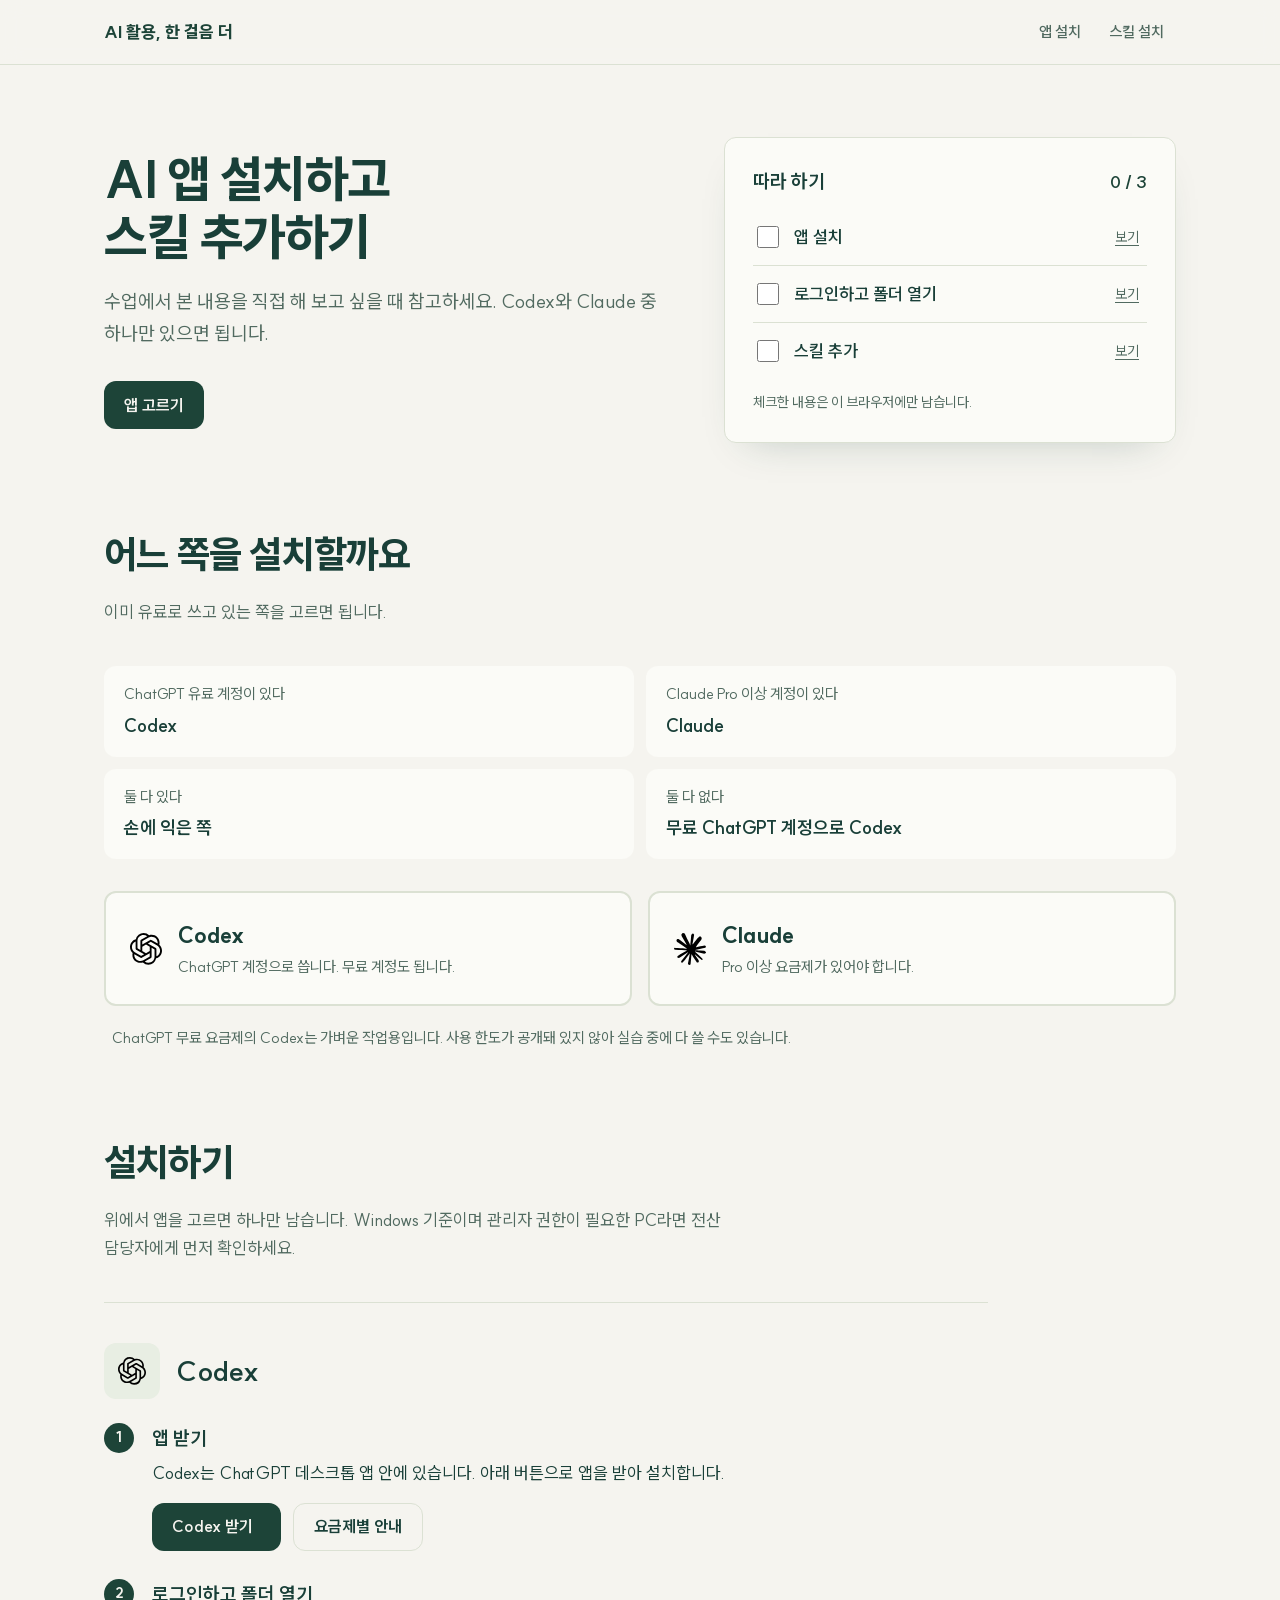
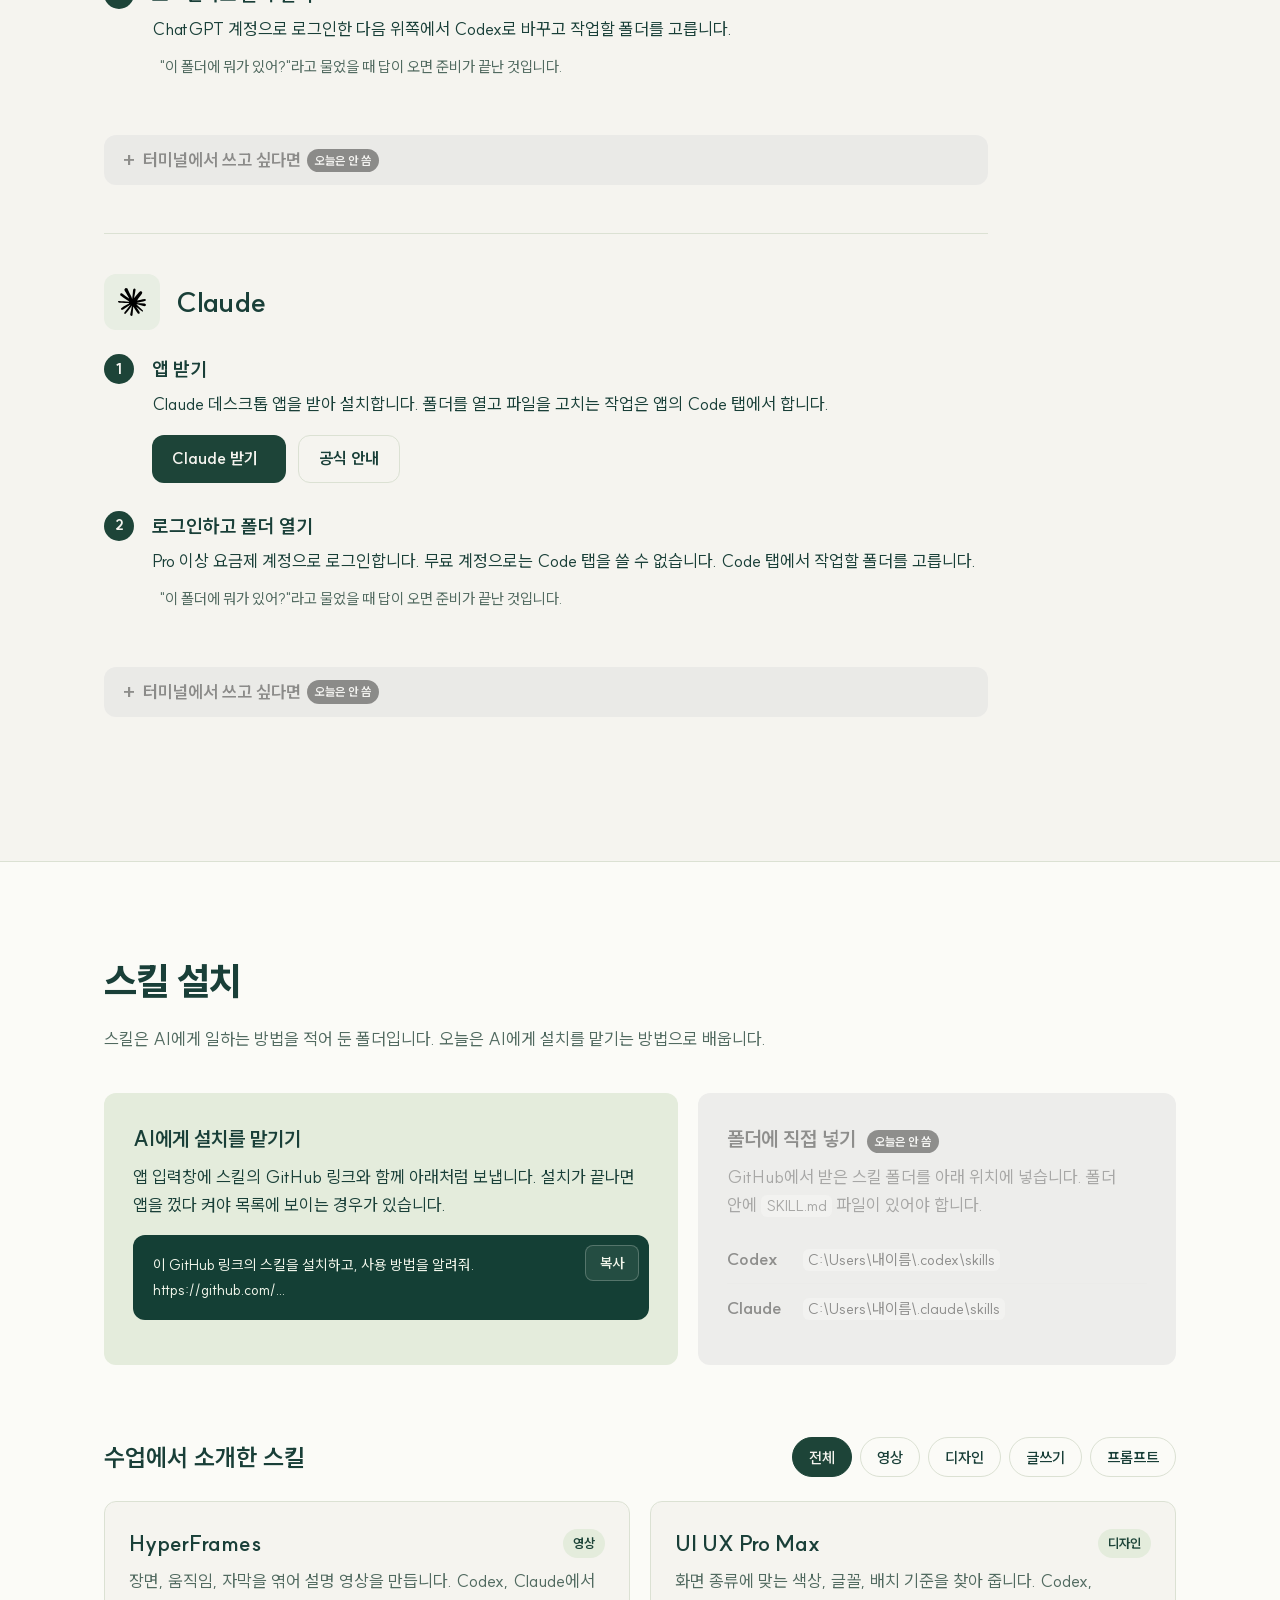
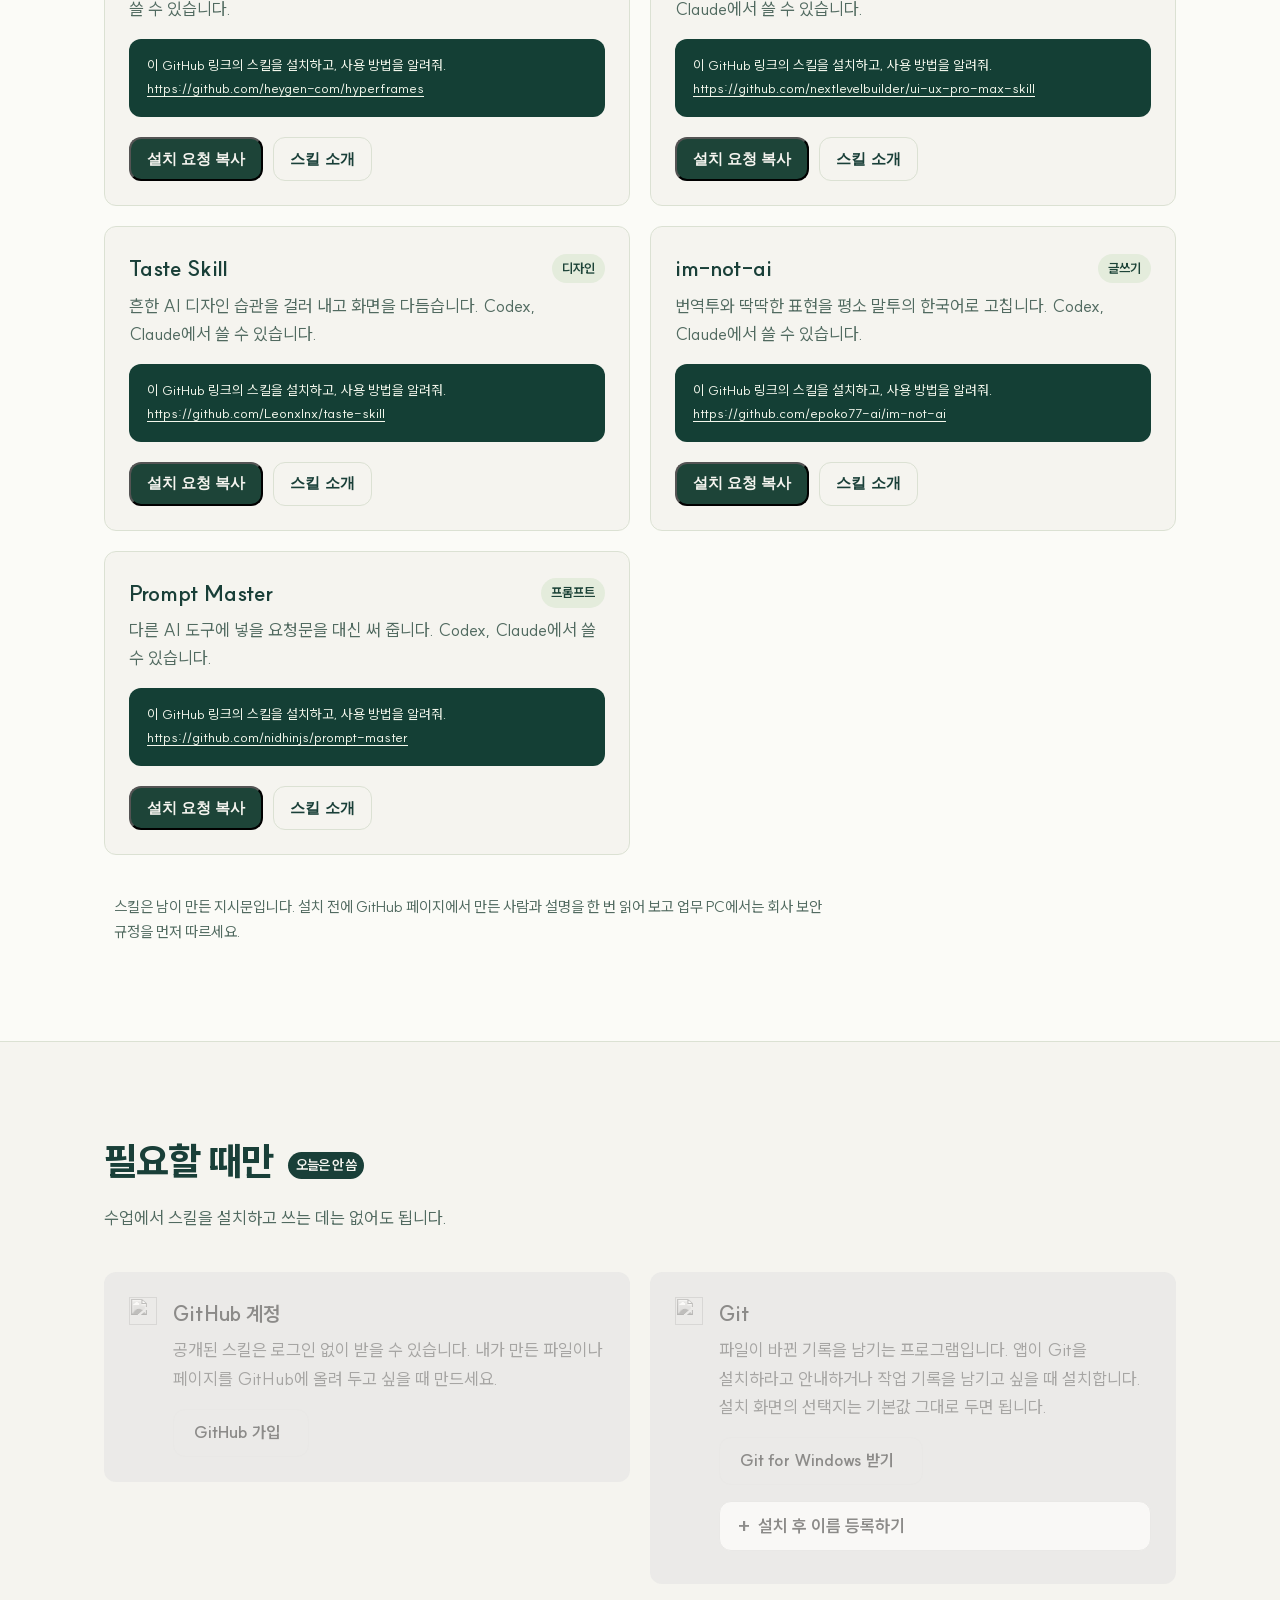
==== setup/index.html @ 68d50811 "Show each skill's install request with its GitHub link instead of terminal commands" ====
<!DOCTYPE html>
<html lang="ko">
<head>
<meta charset="utf-8">
<meta name="viewport" content="width=device-width,initial-scale=1">
<meta name="color-scheme" content="light">
<title>설치 안내 | AI 활용, 한 걸음 더</title>
<meta name="description" content="Codex나 Claude를 설치하고 수업에서 소개한 스킬을 추가하는 방법입니다.">
<link rel="preload" href="../assets/SUIT-Variable.woff2" as="font" type="font/woff2" crossorigin>
<link rel="stylesheet" href="https://cdn.jsdelivr.net/npm/@phosphor-icons/web@2.1.1/src/regular/style.css">
<link rel="stylesheet" href="setup.css?v=20261102j">
</head>
<body>
<header class="topbar">
  <div class="wrap topbar-inner">
    <span class="brand">AI 활용, 한 걸음 더</span>
    <nav aria-label="페이지 안 이동">
      <a href="#pick">앱 설치</a>
      <a href="#skills">스킬 설치</a>
    </nav>
  </div>
</header>

<main>
  <section class="hero wrap" aria-labelledby="hero-title">
    <div class="hero-copy">
      <h1 id="hero-title">AI 앱 설치하고<br>스킬 추가하기</h1>
      <p class="lead">수업에서 본 내용을 직접 해 보고 싶을 때 참고하세요. Codex와 Claude 중 하나만 있으면 됩니다.</p>
      <a class="btn btn-primary" href="#pick">앱 고르기</a>
    </div>

    <aside class="checklist" aria-labelledby="check-title">
      <div class="checklist-head">
        <h2 id="check-title">따라 하기</h2>
        <span class="check-count" id="check-count" aria-live="polite">0 / 3</span>
      </div>
      <ol class="check-items">
        <li><label><input type="checkbox" data-step="install"><span>앱 설치</span></label><a href="#install">보기</a></li>
        <li><label><input type="checkbox" data-step="login"><span>로그인하고 폴더 열기</span></label><a href="#install">보기</a></li>
        <li><label><input type="checkbox" data-step="skill"><span>스킬 추가</span></label><a href="#skills">보기</a></li>
      </ol>
      <p class="check-note">체크한 내용은 이 브라우저에만 남습니다.</p>
    </aside>
  </section>

  <section id="pick" class="pick wrap" aria-labelledby="pick-title">
    <h2 id="pick-title" class="section-title">어느 쪽을 설치할까요</h2>
    <p class="section-lead">이미 유료로 쓰고 있는 쪽을 고르면 됩니다.</p>

    <ul class="guide">
      <li><span>ChatGPT 유료 계정이 있다</span><strong>Codex</strong></li>
      <li><span>Claude Pro 이상 계정이 있다</span><strong>Claude</strong></li>
      <li><span>둘 다 있다</span><strong>손에 익은 쪽</strong></li>
      <li><span>둘 다 없다</span><strong>무료 ChatGPT 계정으로 Codex</strong></li>
    </ul>

    <div class="choices" role="radiogroup" aria-label="설치할 앱">
      <button class="choice" type="button" role="radio" aria-checked="false" data-choose="codex">
        <img src="../assets/openai.svg" alt="" width="32" height="32">
        <span class="choice-name">Codex</span>
        <span class="choice-note">ChatGPT 계정으로 씁니다. 무료 계정도 됩니다.</span>
      </button>
      <button class="choice" type="button" role="radio" aria-checked="false" data-choose="claude">
        <img src="../assets/claude.svg" alt="" width="32" height="32">
        <span class="choice-name">Claude</span>
        <span class="choice-note">Pro 이상 요금제가 있어야 합니다.</span>
      </button>
    </div>
    <p class="free-note"><i class="ph ph-info" aria-hidden="true"></i>ChatGPT 무료 요금제의 Codex는 가벼운 작업용입니다. 사용 한도가 공개돼 있지 않아 실습 중에 다 쓸 수도 있습니다.</p>
  </section>

  <section id="install" class="install wrap" aria-labelledby="install-title">
    <h2 id="install-title" class="section-title">설치하기</h2>
    <p class="section-lead pick-hint">위에서 앱을 고르면 하나만 남습니다. Windows 기준이며 관리자 권한이 필요한 PC라면 전산 담당자에게 먼저 확인하세요.</p>

    <article class="app" data-app-only="codex" aria-labelledby="codex-title">
      <div class="app-head">
        <div class="app-mark"><img src="../assets/openai.svg" alt="" width="28" height="28"></div>
        <h3 id="codex-title">Codex</h3>
      </div>
      <ol class="app-steps">
        <li>
          <h4>앱 받기</h4>
          <p>Codex는 ChatGPT 데스크톱 앱 안에 있습니다. 아래 버튼으로 앱을 받아 설치합니다.</p>
          <div class="actions">
            <a class="btn btn-primary" href="https://openai.com/codex/" target="_blank" rel="noopener">Codex 받기<i class="ph ph-arrow-up-right" aria-hidden="true"></i></a>
            <a class="btn btn-ghost" href="https://learn.chatgpt.com/docs/pricing" target="_blank" rel="noopener">요금제별 안내</a>
          </div>
        </li>
        <li>
          <h4>로그인하고 폴더 열기</h4>
          <p>ChatGPT 계정으로 로그인한 다음 위쪽에서 Codex로 바꾸고 작업할 폴더를 고릅니다.</p>
          <p class="done-when"><i class="ph ph-check-circle" aria-hidden="true"></i>"이 폴더에 뭐가 있어?"라고 물었을 때 답이 오면 준비가 끝난 것입니다.</p>
        </li>
      </ol>
      <details class="more more-off">
        <summary>터미널에서 쓰고 싶다면 <span class="off-tag">오늘은 안 씀</span></summary>
        <p>PowerShell에 붙여 넣으면 터미널용 Codex가 설치됩니다. 설치 후 <code>codex</code>를 입력하면 시작합니다.</p>
        <div class="code">
          <pre><code>powershell -ExecutionPolicy ByPass -c "irm https://chatgpt.com/codex/install.ps1 | iex"</code></pre>
          <button class="copy" type="button" data-copy-prev>복사</button>
        </div>
      </details>
    </article>

    <article class="app" data-app-only="claude" aria-labelledby="claude-title">
      <div class="app-head">
        <div class="app-mark"><img src="../assets/claude.svg" alt="" width="28" height="28"></div>
        <h3 id="claude-title">Claude</h3>
      </div>
      <ol class="app-steps">
        <li>
          <h4>앱 받기</h4>
          <p>Claude 데스크톱 앱을 받아 설치합니다. 폴더를 열고 파일을 고치는 작업은 앱의 Code 탭에서 합니다.</p>
          <div class="actions">
            <a class="btn btn-primary" href="https://claude.com/download" target="_blank" rel="noopener">Claude 받기<i class="ph ph-arrow-up-right" aria-hidden="true"></i></a>
            <a class="btn btn-ghost" href="https://code.claude.com/docs/en/overview" target="_blank" rel="noopener">공식 안내</a>
          </div>
        </li>
        <li>
          <h4>로그인하고 폴더 열기</h4>
          <p>Pro 이상 요금제 계정으로 로그인합니다. 무료 계정으로는 Code 탭을 쓸 수 없습니다. Code 탭에서 작업할 폴더를 고릅니다.</p>
          <p class="done-when"><i class="ph ph-check-circle" aria-hidden="true"></i>"이 폴더에 뭐가 있어?"라고 물었을 때 답이 오면 준비가 끝난 것입니다.</p>
        </li>
      </ol>
      <details class="more more-off">
        <summary>터미널에서 쓰고 싶다면 <span class="off-tag">오늘은 안 씀</span></summary>
        <p>PowerShell에 붙여 넣으면 Claude Code가 설치됩니다. 새 창을 열고 <code>claude</code>를 입력하면 브라우저 로그인으로 이어집니다.</p>
        <div class="code">
          <pre><code>irm https://claude.ai/install.ps1 | iex</code></pre>
          <button class="copy" type="button" data-copy-prev>복사</button>
        </div>
      </details>
    </article>
  </section>

  <section id="skills" class="skills" aria-labelledby="skills-title">
    <div class="wrap">
      <h2 id="skills-title" class="section-title">스킬 설치</h2>
      <p class="section-lead">스킬은 AI에게 일하는 방법을 적어 둔 폴더입니다. 오늘은 AI에게 설치를 맡기는 방법으로 배웁니다.</p>

      <div class="methods">
        <article class="method method-main">
          <h3>AI에게 설치를 맡기기</h3>
          <p>앱 입력창에 스킬의 GitHub 링크와 함께 아래처럼 보냅니다. 설치가 끝나면 앱을 껐다 켜야 목록에 보이는 경우가 있습니다.</p>
          <div class="code code-prompt">
            <pre><code>이 GitHub 링크의 스킬을 설치하고, 사용 방법을 알려줘.
https://github.com/...</code></pre>
            <button class="copy" type="button" data-copy-prev>복사</button>
          </div>
        </article>
        <article class="method method-off" aria-label="폴더에 직접 넣기, 오늘 수업에서는 쓰지 않음">
          <h3>폴더에 직접 넣기 <span class="off-tag">오늘은 안 씀</span></h3>
          <p>GitHub에서 받은 스킬 폴더를 아래 위치에 넣습니다. 폴더 안에 <code>SKILL.md</code> 파일이 있어야 합니다.</p>
          <dl class="paths">
            <div data-app-only="codex"><dt>Codex</dt><dd><code>C:\Users\내이름\.codex\skills</code></dd></div>
            <div data-app-only="claude"><dt>Claude</dt><dd><code>C:\Users\내이름\.claude\skills</code></dd></div>
          </dl>
        </article>
      </div>

      <div class="skill-head">
        <h3 class="skill-list-title">수업에서 소개한 스킬</h3>
        <div class="filters" role="group" aria-label="용도로 거르기" id="filters"></div>
      </div>
      <ul class="skill-list" id="skill-list" aria-live="polite"></ul>
      <p class="skill-empty" id="skill-empty" hidden>이 용도의 스킬은 아직 없습니다.</p>

      <p class="caution"><i class="ph ph-warning-circle" aria-hidden="true"></i>스킬은 남이 만든 지시문입니다. 설치 전에 GitHub 페이지에서 만든 사람과 설명을 한 번 읽어 보고 업무 PC에서는 회사 보안 규정을 먼저 따르세요.</p>
    </div>
  </section>

  <section id="extra" class="extra wrap" aria-labelledby="extra-title">
    <h2 id="extra-title" class="section-title">필요할 때만 <span class="off-tag">오늘은 안 씀</span></h2>
    <p class="section-lead">수업에서 스킬을 설치하고 쓰는 데는 없어도 됩니다.</p>

    <div class="extra-list is-off">
      <article class="extra-item">
        <img src="https://cdn.simpleicons.org/github/1d4438" alt="" width="28" height="28">
        <div>
          <h3>GitHub 계정</h3>
          <p>공개된 스킬은 로그인 없이 받을 수 있습니다. 내가 만든 파일이나 페이지를 GitHub에 올려 두고 싶을 때 만드세요.</p>
          <a class="btn btn-ghost" href="https://github.com/signup" target="_blank" rel="noopener">GitHub 가입<i class="ph ph-arrow-up-right" aria-hidden="true"></i></a>
        </div>
      </article>
      <article class="extra-item">
        <img src="https://cdn.simpleicons.org/git/1d4438" alt="" width="28" height="28">
        <div>
          <h3>Git</h3>
          <p>파일이 바뀐 기록을 남기는 프로그램입니다. 앱이 Git을 설치하라고 안내하거나 작업 기록을 남기고 싶을 때 설치합니다. 설치 화면의 선택지는 기본값 그대로 두면 됩니다.</p>
          <a class="btn btn-ghost" href="https://git-scm.com/downloads/win" target="_blank" rel="noopener">Git for Windows 받기<i class="ph ph-arrow-up-right" aria-hidden="true"></i></a>
          <details class="more">
            <summary>설치 후 이름 등록하기</summary>
            <p>PowerShell을 열고 한 줄씩 붙여 넣습니다. 따옴표 안은 내 이름과 메일로 바꿉니다.</p>
            <div class="code">
              <pre><code>git --version
git config --global user.name "내 이름"
git config --global user.email "내메일@example.com"</code></pre>
              <button class="copy" type="button" data-copy-prev>복사</button>
            </div>
          </details>
        </div>
      </article>
    </div>
  </section>
</main>

<dialog class="intro" id="intro" aria-labelledby="intro-title">
  <div class="intro-inner" id="intro-body"></div>
</dialog>

<div class="toast" id="toast" role="status" aria-live="polite"></div>

<script src="skills.js?v=20261102j"></script>
<script src="setup.js?v=20261102j"></script>
</body>
</html>
---- setup/setup.css ----
@font-face{font-family:SUIT;src:url("../assets/SUIT-Variable.woff2") format("woff2");font-weight:100 900;font-display:swap}

/* 발표 자료(deck.css, scroll.css)와 같은 색. 시스템 밝기 설정과 관계없이 이 화면 하나로 고정 */
:root{
  --bg:#f5f4ef;
  --surface:#fbfbf7;
  --surface-2:#e8eee3;
  --line:#dbe1d3;
  --text:#193f38;
  --muted:#516a60;
  --accent:#1d4438;
  --accent-soft:#e4ecdc;
  --on-accent:#f5f4ef;
  --code-bg:#143f35;
  --code-text:#f3f7ec;
  --focus:#a47e2b;
  --shadow:0 18px 40px -24px rgb(29 68 56 / .28);
  --radius:12px;
  --mono:ui-monospace,"Cascadia Code",Consolas,SUIT,monospace;
  color-scheme:light;
}

*,*::before,*::after{box-sizing:border-box}
html{scroll-behavior:smooth;scroll-padding-top:84px;-webkit-text-size-adjust:100%}
@media (prefers-reduced-motion:reduce){html{scroll-behavior:auto}}
body{margin:0;background:var(--bg);color:var(--text);font-family:SUIT,system-ui,sans-serif;font-size:17px;line-height:1.65;word-break:keep-all;overflow-wrap:break-word}
a{color:inherit}
img{display:block}
code{font-family:var(--mono);font-size:.88em;background:var(--surface-2);padding:.1em .35em;border-radius:6px}
:focus-visible{outline:3px solid var(--focus);outline-offset:3px;border-radius:4px}

.wrap{width:100%;max-width:1120px;margin:0 auto;padding:0 24px}
@media (max-width:640px){.wrap{padding:0 16px}}

/* 상단 바 */
.topbar{position:sticky;top:0;z-index:10;background:color-mix(in srgb,var(--bg) 88%,transparent);backdrop-filter:blur(10px);-webkit-backdrop-filter:blur(10px);border-bottom:1px solid var(--line)}
.topbar-inner{display:flex;align-items:center;justify-content:space-between;height:64px;gap:16px}
.brand{font-weight:800;text-decoration:none;color:var(--accent);white-space:nowrap}
.topbar nav{display:flex;gap:4px}
.topbar nav a{text-decoration:none;color:var(--muted);font-weight:600;font-size:15px;padding:10px 12px;border-radius:var(--radius);white-space:nowrap}
.topbar nav a:hover{color:var(--text);background:var(--surface-2)}

/* 히어로 */
.hero{display:grid;grid-template-columns:1.25fr 1fr;gap:56px;align-items:center;padding-top:72px;padding-bottom:80px}
.hero h1{font-size:clamp(32px,4.2vw,50px);line-height:1.15;letter-spacing:-.03em;margin:0 0 20px;font-weight:800}
.lead{font-size:19px;color:var(--muted);max-width:30em;margin:0 0 32px}
@media (max-width:860px){.hero{grid-template-columns:1fr;gap:40px;padding-top:48px;padding-bottom:56px}}

/* 버튼 */
.btn{display:inline-flex;align-items:center;gap:8px;min-height:48px;padding:0 20px;border-radius:var(--radius);font-weight:700;font-size:16px;text-decoration:none;white-space:nowrap;transition:transform .15s ease,background-color .2s ease,border-color .2s ease}
.btn:active{transform:translateY(1px)}
.btn-primary{background:var(--accent);color:var(--on-accent)}
.btn-primary:hover{background:color-mix(in srgb,var(--accent) 86%,var(--text))}
.btn-ghost{border:1.5px solid var(--line);color:var(--text);background:transparent}
.btn-ghost:hover{border-color:var(--accent)}
.btn i{font-size:18px}

/* 준비 체크리스트 */
.checklist{background:var(--surface);border:1px solid var(--line);border-radius:var(--radius);padding:28px;box-shadow:var(--shadow)}
.checklist-head{display:flex;align-items:baseline;justify-content:space-between;margin-bottom:12px}
.checklist h2{font-size:19px;margin:0}
.check-count{font-family:var(--mono);font-weight:700;color:var(--accent)}
.check-items{list-style:none;margin:0;padding:0}
.check-items li{display:flex;align-items:center;justify-content:space-between;gap:12px;padding:6px 0}
.check-items li+li{border-top:1px solid var(--line)}
.check-items label{display:flex;align-items:center;gap:12px;min-height:44px;cursor:pointer;font-weight:600;flex:1}
.check-items input{width:22px;height:22px;accent-color:var(--accent);cursor:pointer;flex:none}
.check-items input:checked+span{color:var(--muted);text-decoration:line-through;text-decoration-color:var(--accent)}
.check-items a{font-size:14px;color:var(--muted);padding:8px;text-underline-offset:3px}
.check-note{margin:12px 0 0;font-size:14px;color:var(--muted)}

/* 섹션 공통 */
.section-title{font-size:clamp(28px,3.4vw,38px);letter-spacing:-.02em;margin:0 0 12px;font-weight:800}
.section-lead{color:var(--muted);max-width:40em;margin:0 0 40px}



/* 앱 고르기 */
.pick{padding-bottom:80px}
.guide{list-style:none;margin:0 0 32px;padding:0;display:grid;grid-template-columns:repeat(2,minmax(0,1fr));gap:12px}
.guide li{display:flex;flex-direction:column;gap:4px;padding:16px 20px;border-radius:var(--radius);background:var(--surface)}
.guide span{color:var(--muted);font-size:15px}
.guide strong{font-size:18px}
@media (max-width:640px){.guide{grid-template-columns:1fr}}

.choices{display:grid;grid-template-columns:repeat(2,minmax(0,1fr));gap:16px}
.choice{display:grid;grid-template-columns:auto 1fr;grid-template-rows:auto auto;column-gap:16px;row-gap:2px;align-items:center;text-align:left;padding:24px;border-radius:var(--radius);border:2px solid var(--line);background:var(--surface);color:var(--text);font:inherit;cursor:pointer;transition:border-color .2s ease,background-color .2s ease,transform .15s ease}
.choice:hover{border-color:color-mix(in srgb,var(--accent) 60%,var(--line))}
.choice:active{transform:translateY(1px)}
.choice img{grid-row:1 / 3}
.choice-name{font-size:22px;font-weight:800}
.choice-note{color:var(--muted);font-size:15px}
.choice[aria-checked="true"]{border-color:var(--accent);background:var(--accent-soft)}
@media (max-width:640px){.choices{grid-template-columns:1fr}}
.free-note{display:flex;gap:8px;align-items:flex-start;color:var(--muted);font-size:15px;margin:20px 0 0;max-width:48em}
.free-note i{font-size:20px;flex:none;margin-top:1px}

/* 앱별 설치 */
.install{padding-bottom:96px}
.app{padding:40px 0;border-top:1px solid var(--line);max-width:52em}
.app-head{display:flex;align-items:center;gap:16px;margin-bottom:24px}
.app-mark{width:56px;height:56px;border-radius:var(--radius);background:var(--surface-2);display:grid;place-items:center}
.app h3{font-size:28px;margin:0;letter-spacing:-.01em}
.app-steps{list-style:none;margin:0 0 16px;padding:0;counter-reset:step}
.app-steps li{position:relative;padding:0 0 28px 48px;counter-increment:step}
.app-steps li::before{content:counter(step);position:absolute;left:0;top:0;width:30px;height:30px;border-radius:50%;background:var(--accent);color:var(--on-accent);font-size:14px;font-weight:800;display:grid;place-items:center}
.app-steps h4{font-size:19px;margin:0 0 6px;line-height:30px}
.app-steps p{margin:0 0 12px}
.actions{display:flex;flex-wrap:wrap;gap:12px;margin:16px 0 0}
.done-when{display:flex;gap:8px;align-items:flex-start;color:var(--muted);font-size:15px}
.done-when i{color:var(--accent);font-size:20px;flex:none;margin-top:1px}

/* 고른 앱만 보이기 */
body[data-app="codex"] [data-app-only="claude"],
body[data-app="claude"] [data-app-only="codex"]{display:none}
body[data-app] .pick-hint{display:none}

/* 코드 블록 */
.code{position:relative;background:var(--code-bg);color:var(--code-text);border-radius:var(--radius);margin:16px 0}
.code pre{margin:0;padding:18px 96px 18px 20px;overflow-x:auto;font-family:var(--mono);font-size:14.5px;line-height:1.7}
.code code{background:none;padding:0;font-size:inherit;color:inherit}
.copy{position:absolute;top:10px;right:10px;min-height:36px;padding:0 14px;border-radius:8px;border:1px solid rgb(230 238 228 / .25);background:rgb(230 238 228 / .08);color:var(--code-text);font:600 14px SUIT,sans-serif;cursor:pointer;transition:background-color .2s ease}
.copy:hover{background:rgb(230 238 228 / .18)}
.copy.is-done{background:#e4ecdc;color:#143f35;border-color:transparent}
@media (max-width:640px){.code pre{padding:56px 16px 16px}}

.more{margin:8px 0;border:1px solid var(--line);border-radius:var(--radius);padding:0 18px;background:var(--surface)}
.more summary{cursor:pointer;font-weight:700;min-height:48px;display:flex;align-items:center;list-style:none}
.more summary::-webkit-details-marker{display:none}
.more summary::before{content:"+";font-family:var(--mono);width:20px;color:var(--accent);font-weight:800}
.more[open] summary::before{content:"-"}
.more[open]{padding-bottom:6px}

/* 스킬 */
.skills{background:var(--surface);border-top:1px solid var(--line);border-bottom:1px solid var(--line);padding:88px 0 96px}
.methods{display:grid;grid-template-columns:1.2fr 1fr;gap:20px;margin-bottom:72px}
.method{border:1px solid var(--line);border-radius:var(--radius);padding:28px;background:var(--bg)}
.method-main{background:var(--accent-soft);border-color:transparent}
.method h3{font-size:20px;margin:0 0 8px}
.method p{margin:0 0 12px;color:var(--muted)}
.method-main p{color:var(--text)}
/* 오늘 수업에서 쓰지 않는 방법은 어둡게 눌러 둔다 */
.method-off{background:#e2e3dc;border-color:transparent;filter:grayscale(1);opacity:.55}
.more-off{background:#e2e3dc;border-color:transparent;filter:grayscale(1);opacity:.55}
.extra-list.is-off .extra-item{background:#e2e3dc;border-color:transparent;filter:grayscale(1);opacity:.55}
.section-title .off-tag{font-size:14px;vertical-align:.35em}
.off-tag{display:inline-block;margin-left:6px;padding:2px 8px;border-radius:999px;background:var(--text);color:var(--bg);font-size:12px;font-weight:700;vertical-align:middle}
.paths{margin:16px 0 0}
.paths div{display:grid;grid-template-columns:64px 1fr;gap:12px;align-items:center;padding:10px 0}
.paths div+div{border-top:1px solid var(--line)}
.paths dt{font-weight:700}
.paths dd{margin:0;overflow-x:auto}
.paths code{white-space:nowrap}
@media (max-width:860px){.methods{grid-template-columns:1fr}}

.skill-head{display:flex;flex-wrap:wrap;align-items:center;justify-content:space-between;gap:16px;margin-bottom:24px}
.skill-list-title{font-size:24px;margin:0}
.filters{display:flex;flex-wrap:wrap;gap:8px}
.filters button{min-height:40px;padding:0 16px;border-radius:999px;border:1.5px solid var(--line);background:transparent;color:var(--text);font:600 15px SUIT,sans-serif;cursor:pointer}
.filters button[aria-pressed="true"]{background:var(--accent);border-color:var(--accent);color:var(--on-accent)}

.skill-list{list-style:none;margin:0;padding:0;display:grid;grid-template-columns:repeat(2,minmax(0,1fr));gap:20px}
@media (max-width:760px){.skill-list{grid-template-columns:1fr}}
.skill{display:flex;flex-direction:column;border:1px solid var(--line);border-radius:var(--radius);padding:24px;background:var(--bg);animation:rise .35s ease both}
@keyframes rise{from{opacity:0;transform:translateY(8px)}to{opacity:1;transform:none}}
@media (prefers-reduced-motion:reduce){.skill{animation:none}}
.skill-top{display:flex;align-items:center;justify-content:space-between;gap:12px;margin-bottom:6px}
.skill h4{font-size:21px;margin:0}
.tag{font-size:13px;font-weight:700;color:var(--accent);background:var(--accent-soft);padding:4px 10px;border-radius:999px;white-space:nowrap}
.skill p{margin:0 0 16px;color:var(--muted)}
.skill .repo{font-family:var(--mono);font-size:13.5px;color:var(--muted);text-underline-offset:3px;overflow-wrap:anywhere;margin-bottom:16px}
.skill .code{margin:0 0 4px}
.skill .code pre{font-size:13.5px}
.skill .code-request pre{padding:16px 18px;white-space:pre-wrap;overflow-wrap:anywhere}
.code-request a{color:inherit;text-underline-offset:3px}
.skill .cmd-label{font-size:14px;font-weight:700;margin:12px 0 0}
.skill-actions{display:flex;flex-wrap:wrap;gap:10px;margin-top:auto;padding-top:16px}
.skill-actions .btn{min-height:44px;font-size:15px;padding:0 16px}
.skill-empty{color:var(--muted);padding:32px 0}

.caution{display:flex;gap:10px;align-items:flex-start;margin:40px 0 0;color:var(--muted);font-size:15px;max-width:48em}
.caution i{font-size:20px;flex:none;margin-top:1px}

/* 필요할 때만 */
.extra{padding-top:88px;padding-bottom:96px}
.extra-list{display:grid;grid-template-columns:repeat(2,minmax(0,1fr));gap:20px;align-items:start}
.extra-item{display:grid;grid-template-columns:28px 1fr;gap:16px;padding:24px;border:1px solid var(--line);border-radius:var(--radius)}
.extra-item h3{font-size:20px;margin:0 0 6px}
.extra-item p{margin:0 0 16px;color:var(--muted)}
.extra-item .more{margin-top:16px}
@media (max-width:760px){.extra-list{grid-template-columns:1fr}}

.footer{padding:40px 24px 56px;font-size:15px}
.footer a{color:var(--muted);text-underline-offset:3px}

.toast{position:fixed;left:50%;bottom:24px;transform:translate(-50%,16px);background:var(--text);color:var(--bg);padding:12px 18px;border-radius:var(--radius);font-weight:600;font-size:15px;opacity:0;pointer-events:none;transition:opacity .2s ease,transform .2s ease}
.toast.is-on{opacity:1;transform:translate(-50%,0)}

/* 스킬 소개 팝업 */
.intro{width:min(640px,calc(100vw - 32px));max-height:min(86vh,820px);padding:0;border:0;border-radius:var(--radius);background:var(--bg);color:var(--text);box-shadow:0 30px 80px -20px rgb(20 63 53 / .45)}
.intro[open]{display:flex;flex-direction:column}
.intro::backdrop{background:rgb(20 40 34 / .45)}
@media (prefers-reduced-motion:no-preference){.intro[open]{animation:pop .22s ease both}}
@keyframes pop{from{opacity:0;transform:translateY(10px) scale(.98)}to{opacity:1;transform:none}}
.intro-inner{display:flex;flex-direction:column;min-height:0;flex:1}
.intro-head{display:flex;align-items:flex-start;justify-content:space-between;gap:16px;padding:24px 24px 16px;border-bottom:1px solid var(--line)}
.intro-head h3{font-size:26px;margin:6px 0 0;letter-spacing:-.01em}
.intro-close{width:44px;height:44px;flex:none;display:grid;place-items:center;border:0;border-radius:var(--radius);background:var(--surface-2);color:var(--text);font-size:22px;cursor:pointer}
.intro-close:hover{background:var(--accent-soft)}
.intro-scroll{overflow-y:auto;padding:8px 24px 24px;flex:1;min-height:0}
.intro-scroll h4{font-size:16px;margin:20px 0 8px;color:var(--accent)}
.intro-scroll p{margin:0}
.intro-scroll ul{margin:0;padding-left:20px}
.intro-scroll li+li{margin-top:4px}
.intro-scroll .code{margin:0 0 10px;background:var(--surface-2);color:var(--text)}
.intro-scroll .code code{font-family:inherit}
.intro-scroll .copy{border-color:var(--line);background:var(--bg);color:var(--text)}
.intro-scroll .copy:hover{background:var(--surface)}
.intro-scroll .code pre{font-family:SUIT,sans-serif;font-size:15px;white-space:pre-wrap;word-break:keep-all}
.intro-foot{display:flex;flex-wrap:wrap;align-items:center;justify-content:space-between;gap:12px;padding:16px 24px;border-top:1px solid var(--line);background:var(--surface)}
.intro-foot .repo{font-size:14px;color:var(--muted);text-underline-offset:3px}
@media (max-width:640px){
  .intro-head,.intro-scroll,.intro-foot{padding-left:16px;padding-right:16px}
  .intro-scroll .code pre{padding:52px 16px 16px}
}
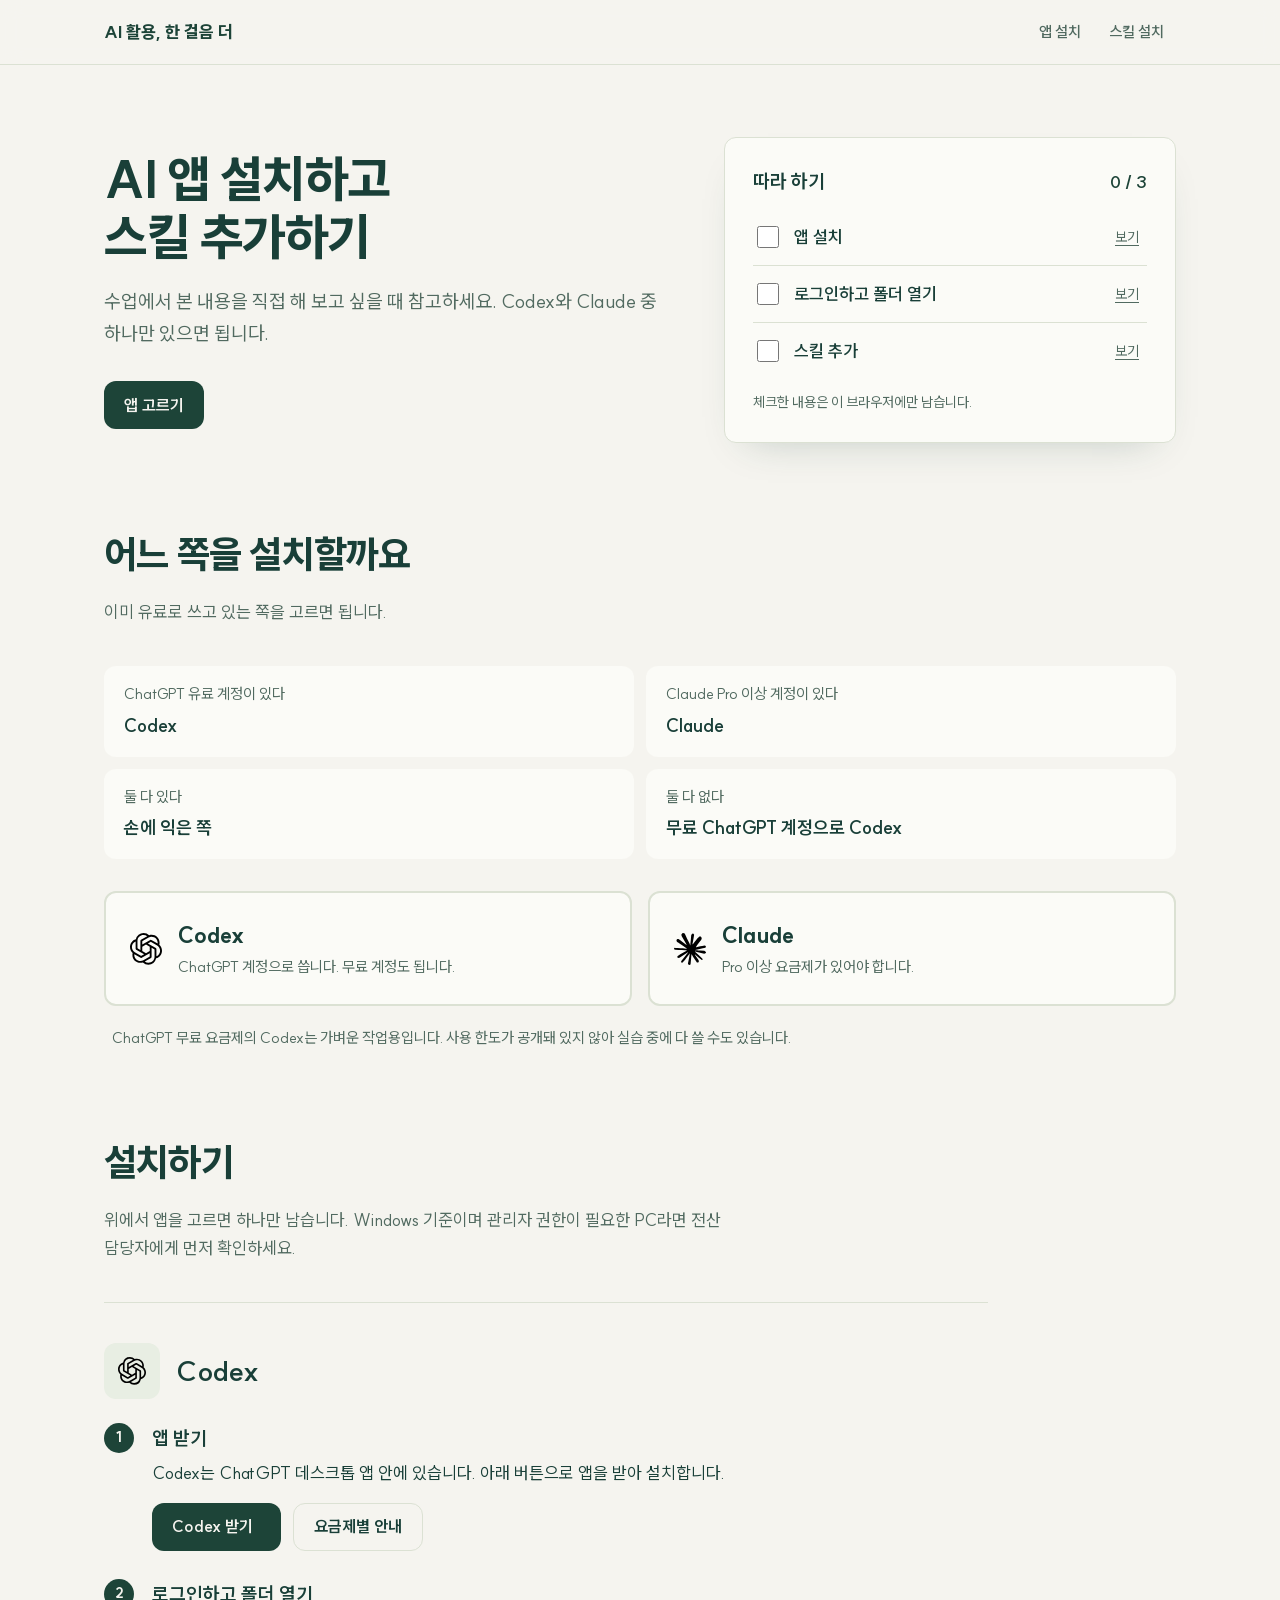
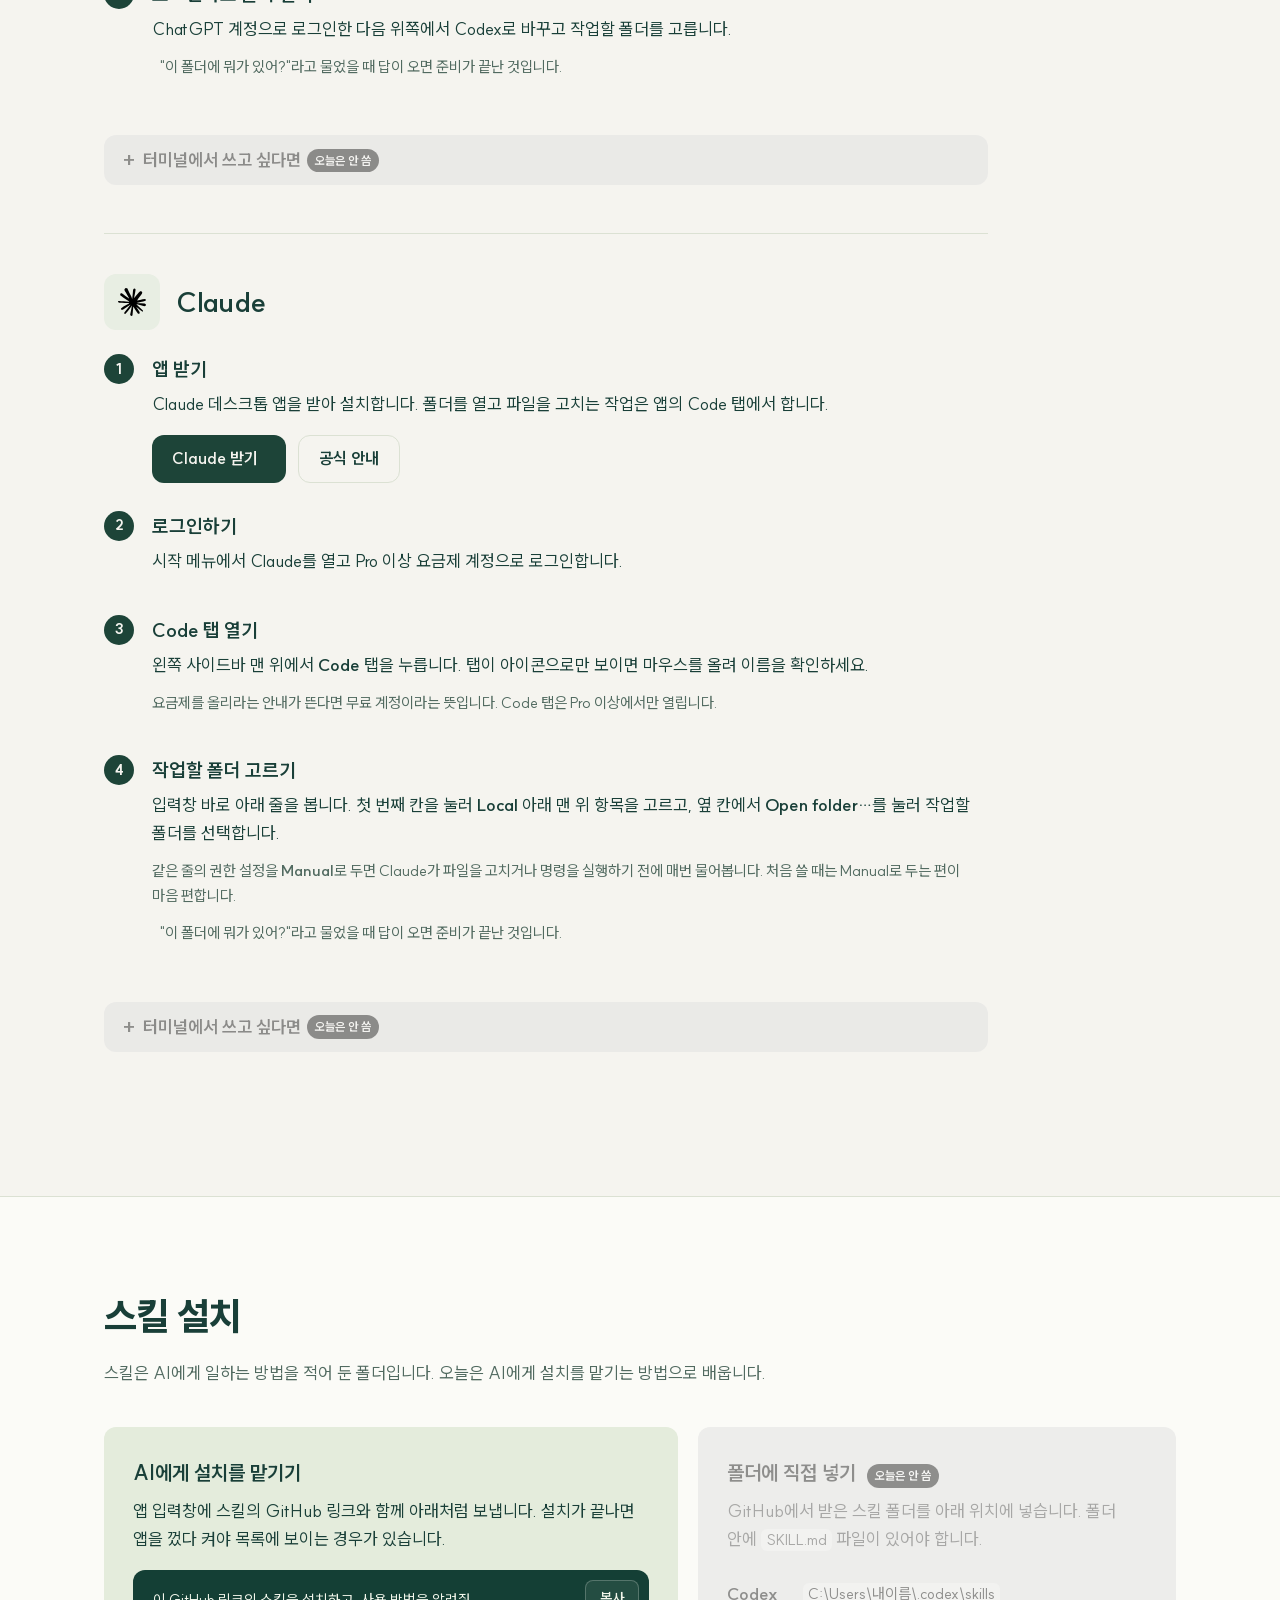
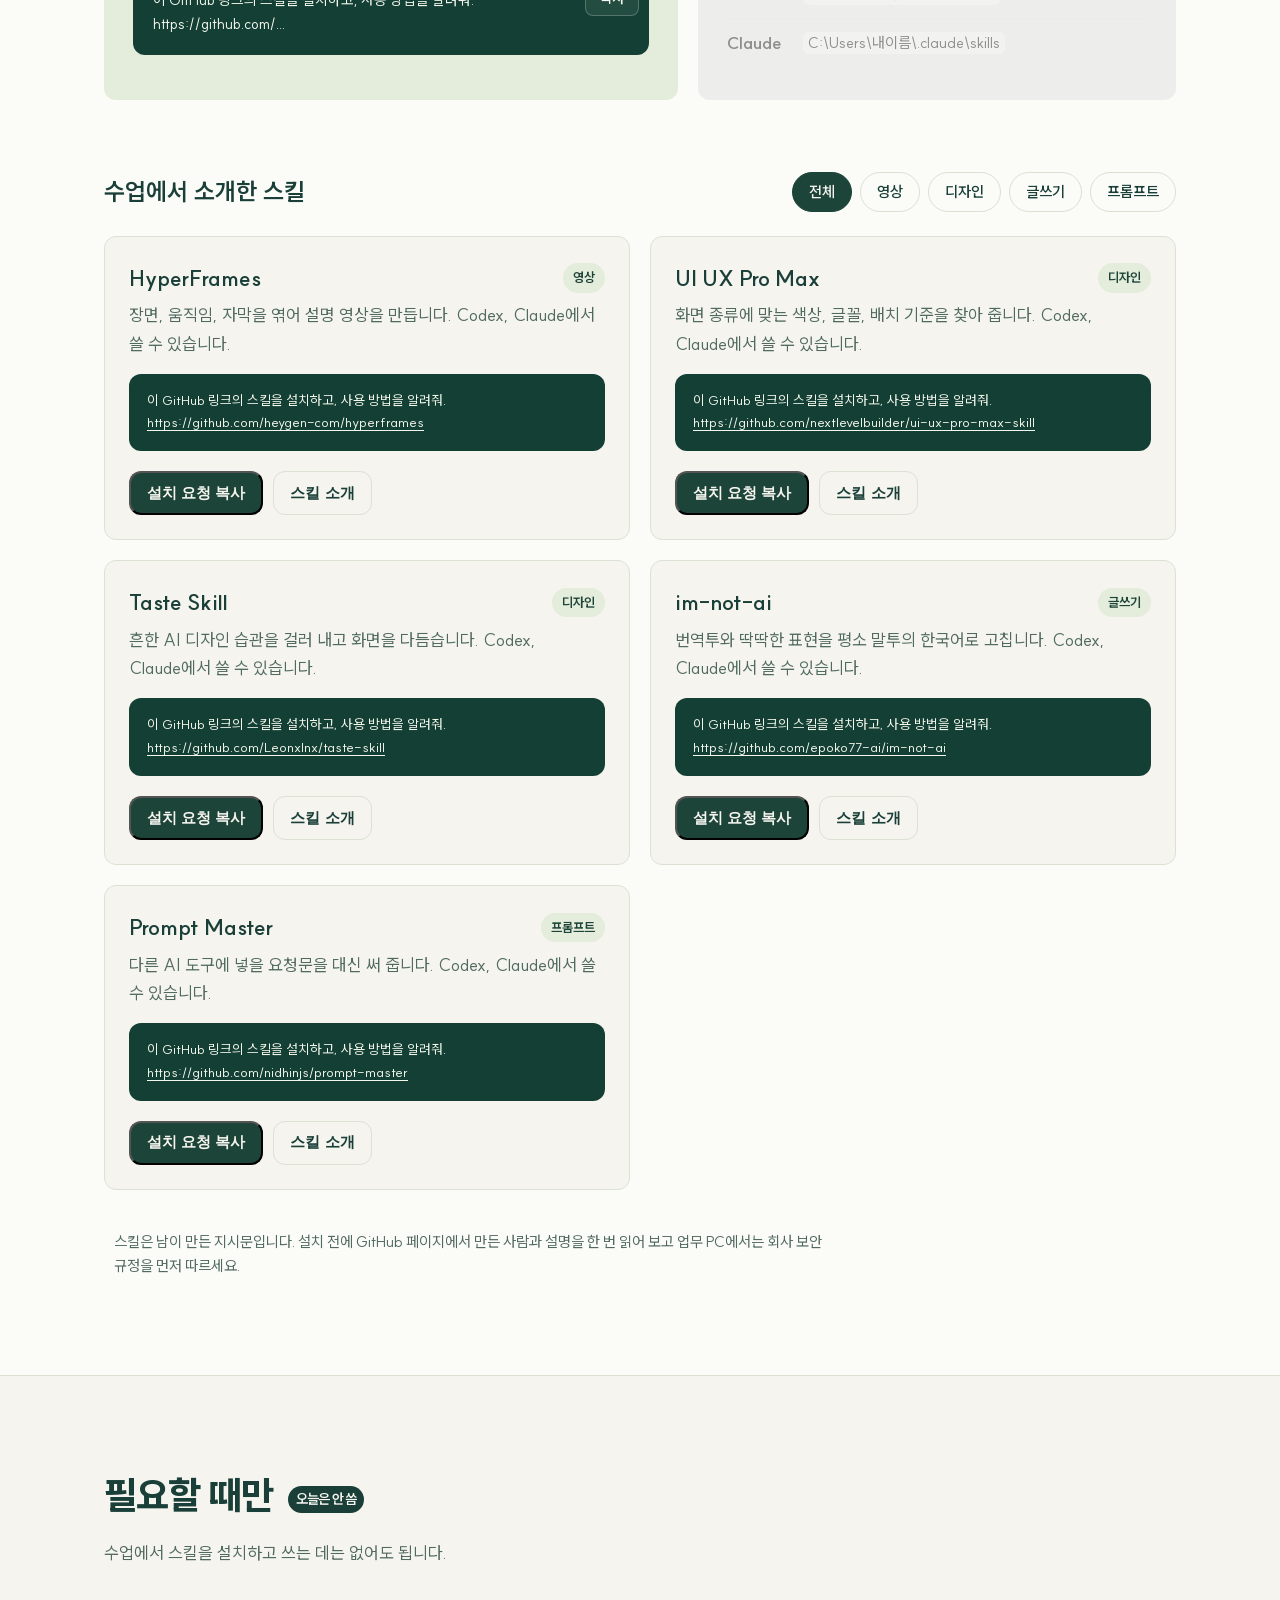
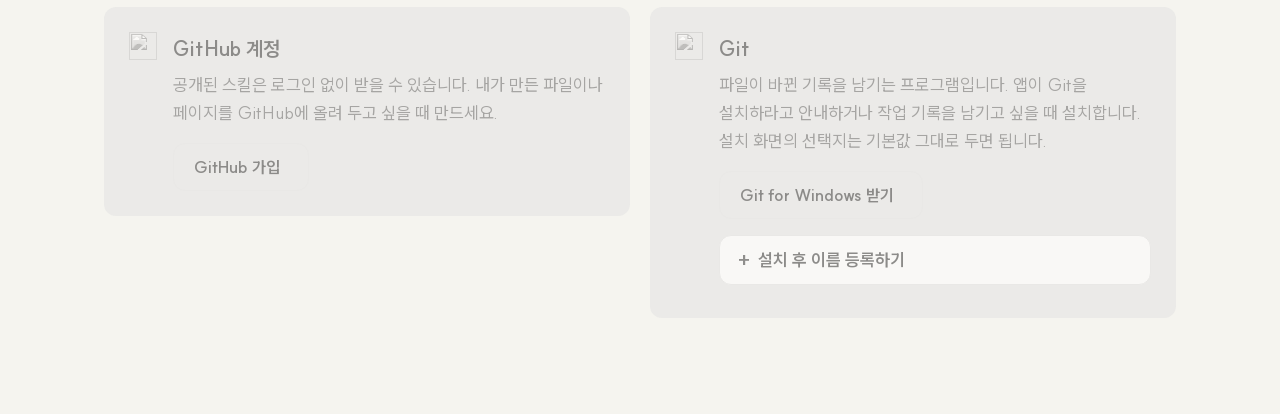
==== commit 6b881a34: "Explain how to open the Code tab and pick a folder in Claude" ====
--- a/setup/index.html
+++ b/setup/index.html
@@ -8,7 +8,7 @@
 <meta name="description" content="Codex나 Claude를 설치하고 수업에서 소개한 스킬을 추가하는 방법입니다.">
 <link rel="preload" href="../assets/SUIT-Variable.woff2" as="font" type="font/woff2" crossorigin>
 <link rel="stylesheet" href="https://cdn.jsdelivr.net/npm/@phosphor-icons/web@2.1.1/src/regular/style.css">
-<link rel="stylesheet" href="setup.css?v=20261102j">
+<link rel="stylesheet" href="setup.css?v=20261102k">
 </head>
 <body>
 <header class="topbar">
@@ -114,12 +114,22 @@
           <p>Claude 데스크톱 앱을 받아 설치합니다. 폴더를 열고 파일을 고치는 작업은 앱의 Code 탭에서 합니다.</p>
           <div class="actions">
             <a class="btn btn-primary" href="https://claude.com/download" target="_blank" rel="noopener">Claude 받기<i class="ph ph-arrow-up-right" aria-hidden="true"></i></a>
-            <a class="btn btn-ghost" href="https://code.claude.com/docs/en/overview" target="_blank" rel="noopener">공식 안내</a>
+            <a class="btn btn-ghost" href="https://code.claude.com/docs/en/desktop-quickstart" target="_blank" rel="noopener">공식 안내</a>
           </div>
         </li>
         <li>
-          <h4>로그인하고 폴더 열기</h4>
-          <p>Pro 이상 요금제 계정으로 로그인합니다. 무료 계정으로는 Code 탭을 쓸 수 없습니다. Code 탭에서 작업할 폴더를 고릅니다.</p>
+          <h4>로그인하기</h4>
+          <p>시작 메뉴에서 Claude를 열고 Pro 이상 요금제 계정으로 로그인합니다.</p>
+        </li>
+        <li>
+          <h4>Code 탭 열기</h4>
+          <p>왼쪽 사이드바 맨 위에서 <strong>Code</strong> 탭을 누릅니다. 탭이 아이콘으로만 보이면 마우스를 올려 이름을 확인하세요.</p>
+          <p class="sub-note">요금제를 올리라는 안내가 뜬다면 무료 계정이라는 뜻입니다. Code 탭은 Pro 이상에서만 열립니다.</p>
+        </li>
+        <li>
+          <h4>작업할 폴더 고르기</h4>
+          <p>입력창 바로 아래 줄을 봅니다. 첫 번째 칸을 눌러 <strong>Local</strong> 아래 맨 위 항목을 고르고, 옆 칸에서 <strong>Open folder…</strong>를 눌러 작업할 폴더를 선택합니다.</p>
+          <p class="sub-note">같은 줄의 권한 설정을 <strong>Manual</strong>로 두면 Claude가 파일을 고치거나 명령을 실행하기 전에 매번 물어봅니다. 처음 쓸 때는 Manual로 두는 편이 마음 편합니다.</p>
           <p class="done-when"><i class="ph ph-check-circle" aria-hidden="true"></i>"이 폴더에 뭐가 있어?"라고 물었을 때 답이 오면 준비가 끝난 것입니다.</p>
         </li>
       </ol>
@@ -211,7 +221,7 @@
 
 <div class="toast" id="toast" role="status" aria-live="polite"></div>
 
-<script src="skills.js?v=20261102j"></script>
-<script src="setup.js?v=20261102j"></script>
+<script src="skills.js?v=20261102k"></script>
+<script src="setup.js?v=20261102k"></script>
 </body>
 </html>
--- a/setup/setup.css
+++ b/setup/setup.css
@@ -106,6 +106,7 @@
 .app-steps li::before{content:counter(step);position:absolute;left:0;top:0;width:30px;height:30px;border-radius:50%;background:var(--accent);color:var(--on-accent);font-size:14px;font-weight:800;display:grid;place-items:center}
 .app-steps h4{font-size:19px;margin:0 0 6px;line-height:30px}
 .app-steps p{margin:0 0 12px}
+.app-steps .sub-note{color:var(--muted);font-size:15px}
 .actions{display:flex;flex-wrap:wrap;gap:12px;margin:16px 0 0}
 .done-when{display:flex;gap:8px;align-items:flex-start;color:var(--muted);font-size:15px}
 .done-when i{color:var(--accent);font-size:20px;flex:none;margin-top:1px}
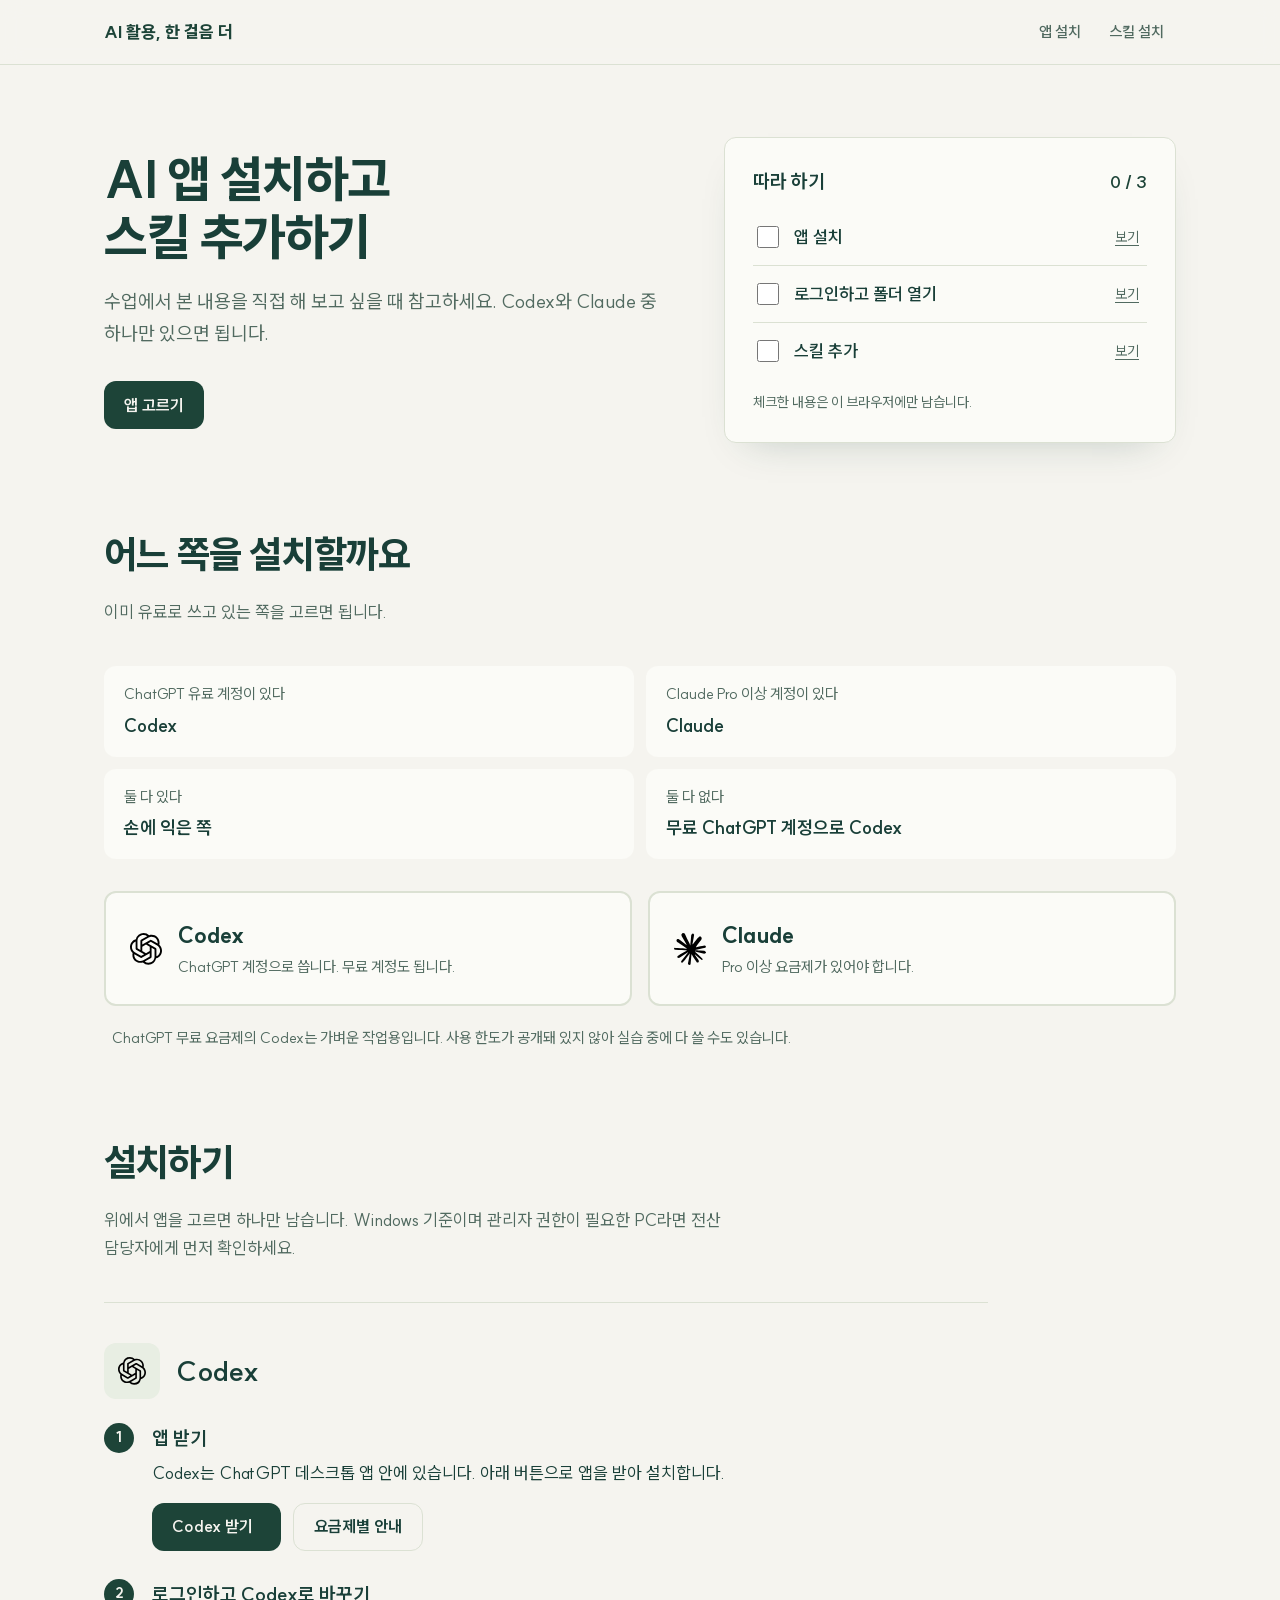
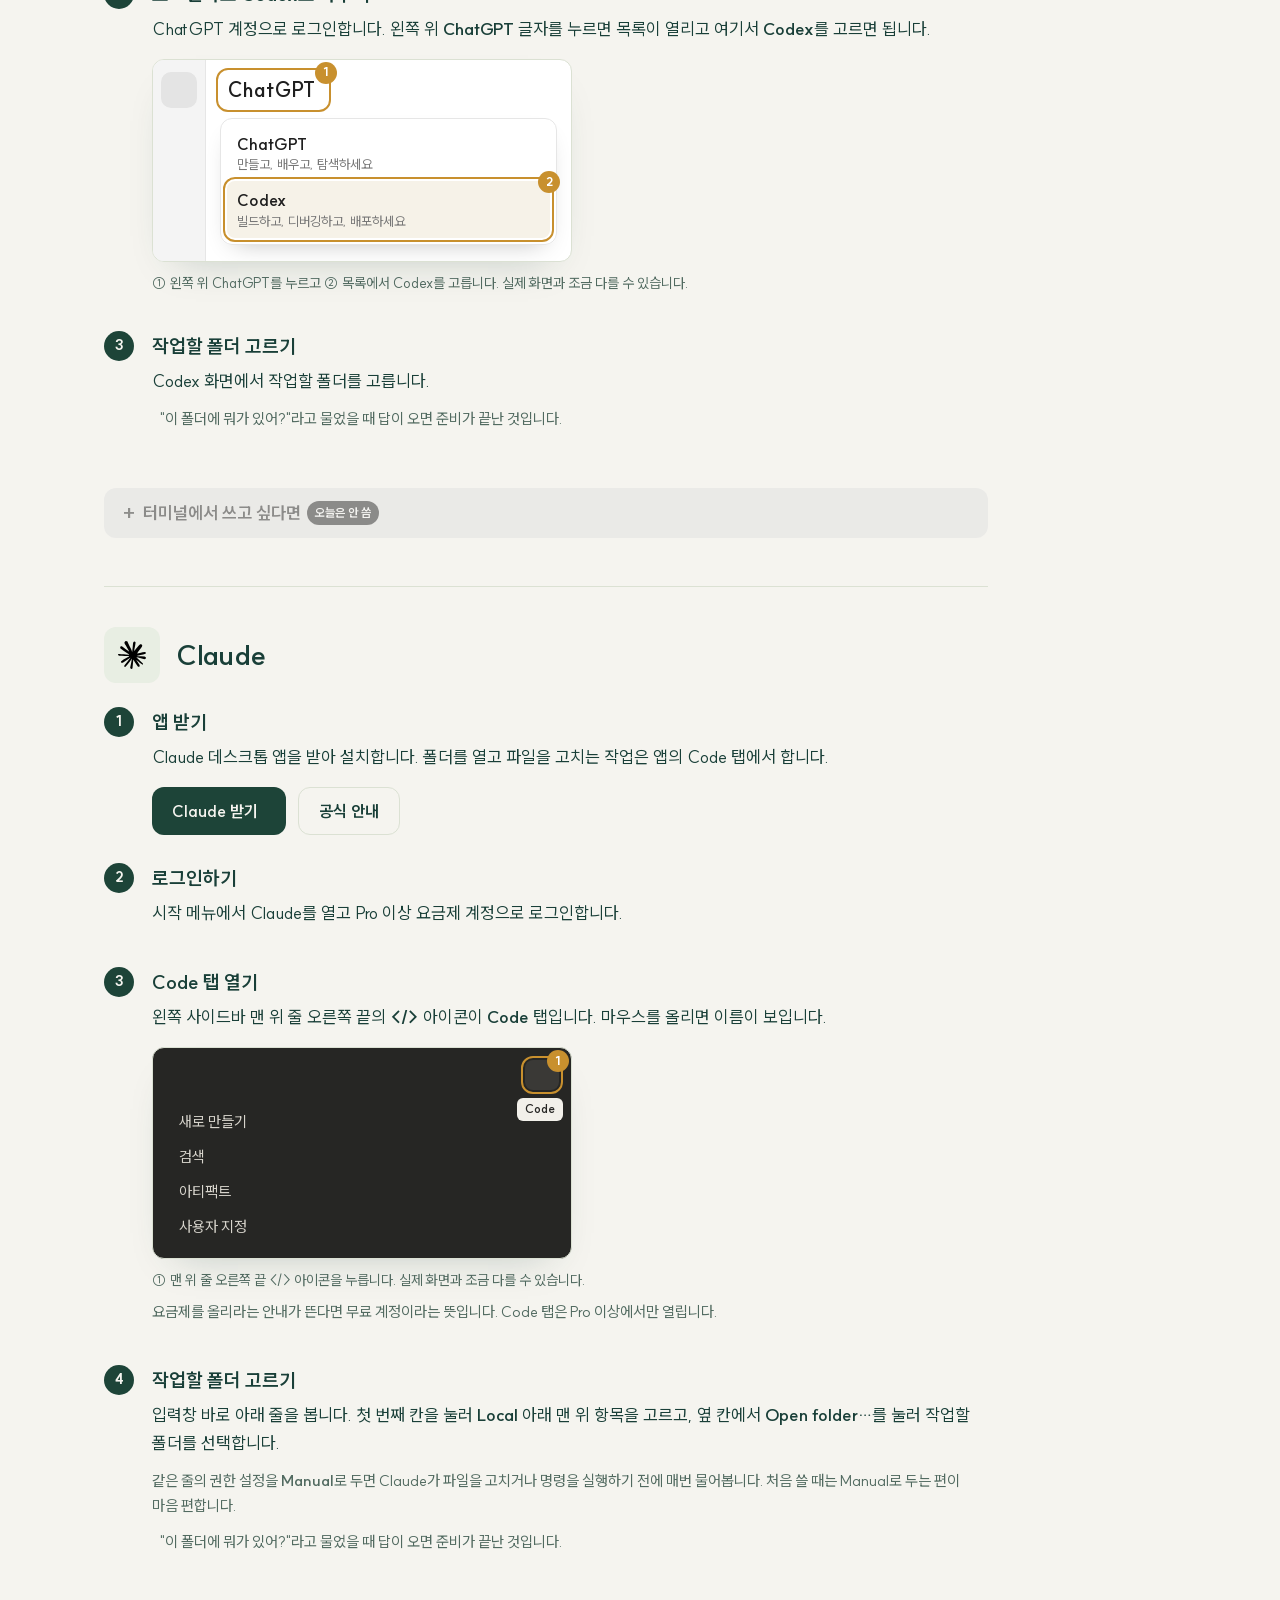
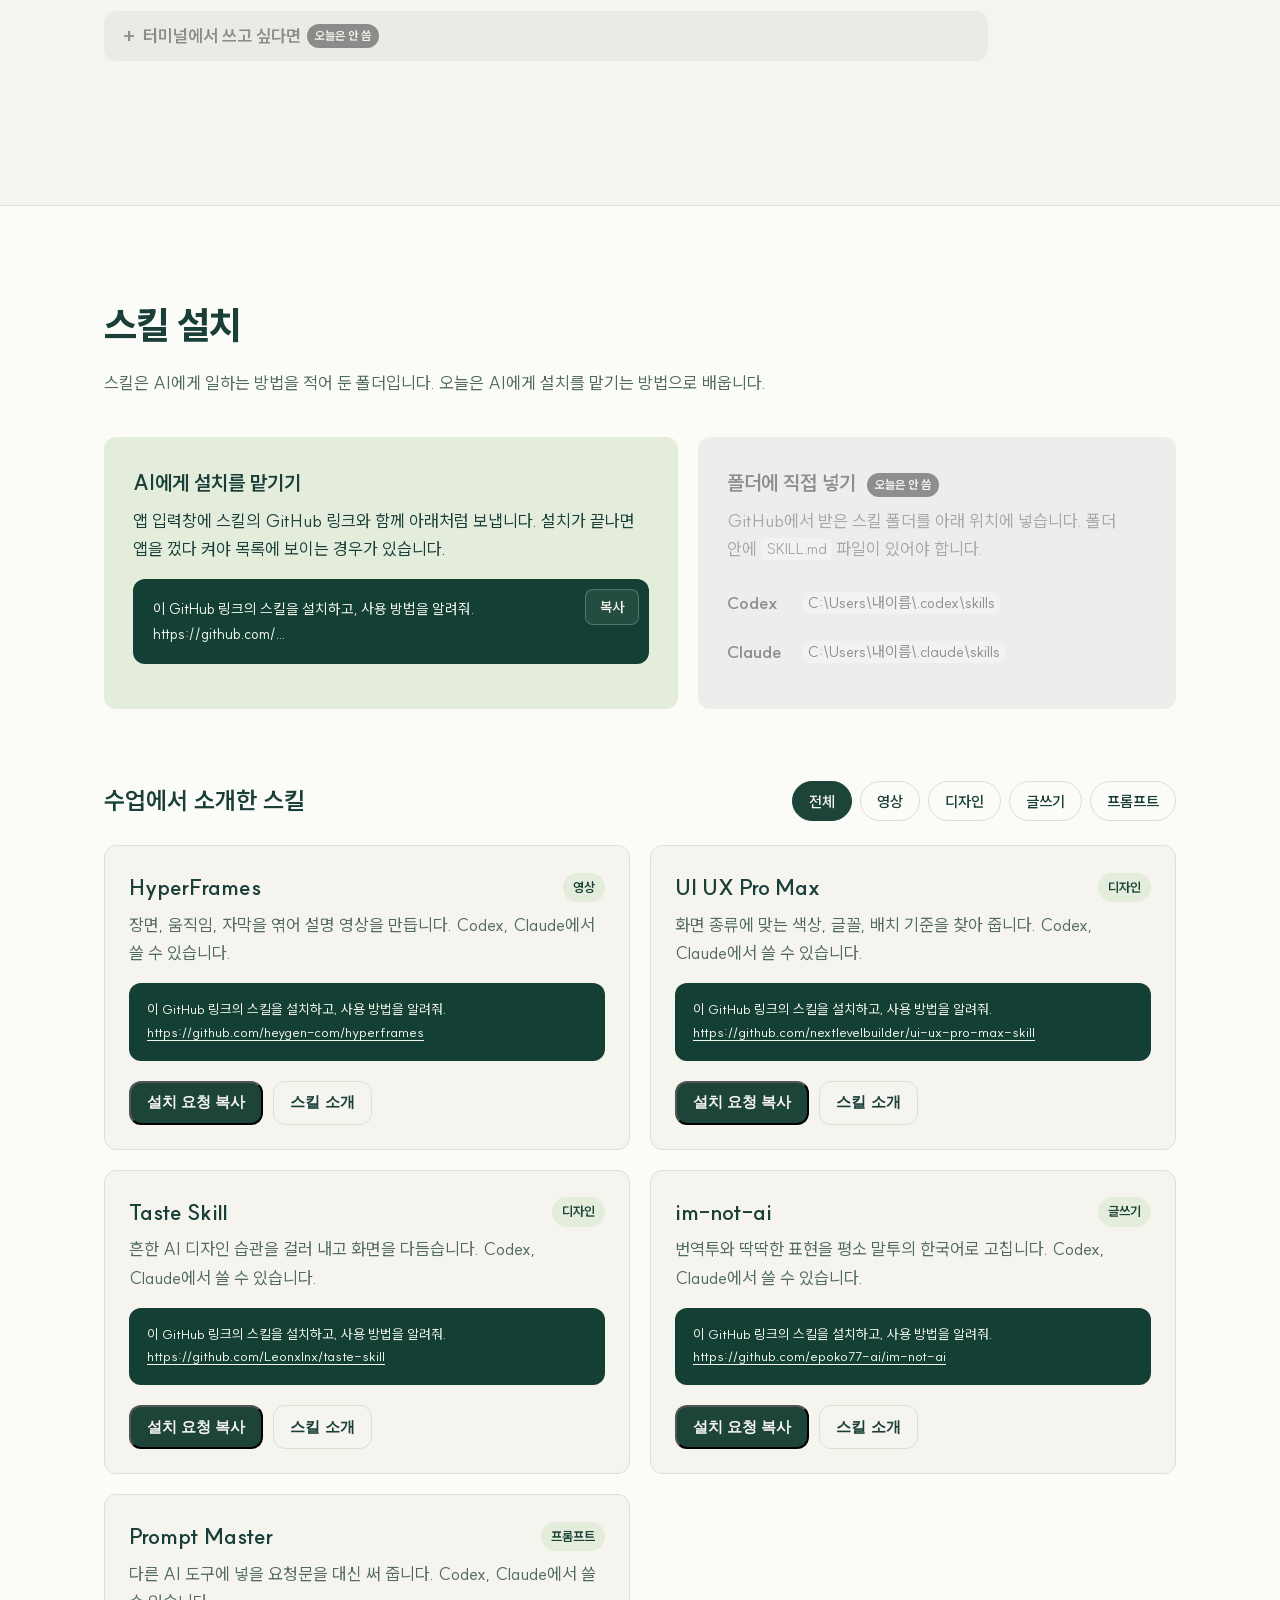
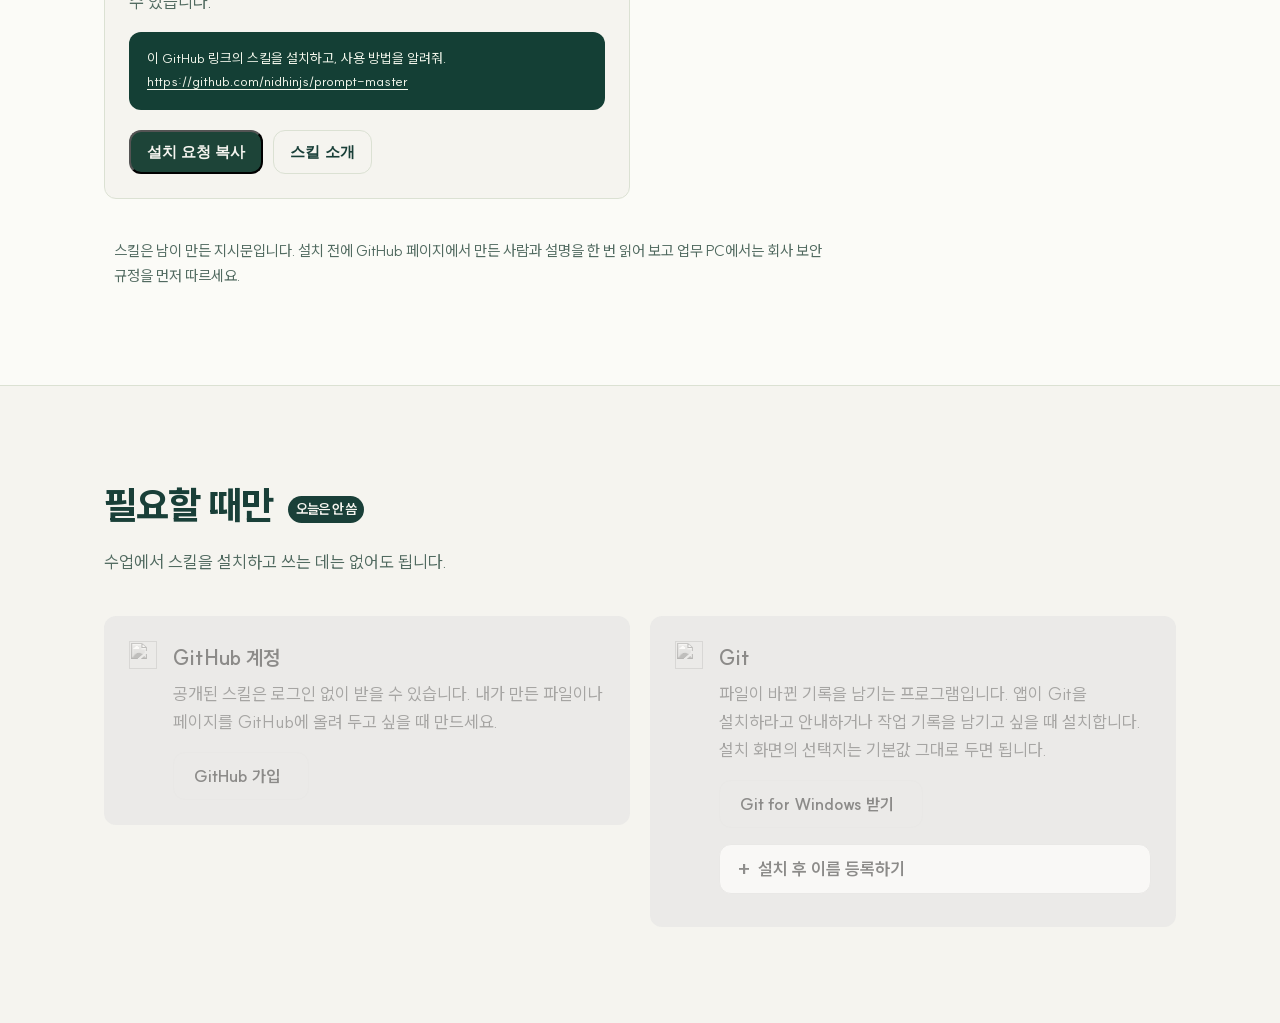
==== commit 01fbd6f6: "Add where-to-click diagrams for switching to Codex and opening Claude's Code tab" ====
--- a/setup/index.html
+++ b/setup/index.html
@@ -8,7 +8,7 @@
 <meta name="description" content="Codex나 Claude를 설치하고 수업에서 소개한 스킬을 추가하는 방법입니다.">
 <link rel="preload" href="../assets/SUIT-Variable.woff2" as="font" type="font/woff2" crossorigin>
 <link rel="stylesheet" href="https://cdn.jsdelivr.net/npm/@phosphor-icons/web@2.1.1/src/regular/style.css">
-<link rel="stylesheet" href="setup.css?v=20261102k">
+<link rel="stylesheet" href="setup.css?v=20261102n">
 </head>
 <body>
 <header class="topbar">
@@ -88,8 +88,33 @@
           </div>
         </li>
         <li>
-          <h4>로그인하고 폴더 열기</h4>
-          <p>ChatGPT 계정으로 로그인한 다음 위쪽에서 Codex로 바꾸고 작업할 폴더를 고릅니다.</p>
+          <h4>로그인하고 Codex로 바꾸기</h4>
+          <p>ChatGPT 계정으로 로그인합니다. 왼쪽 위 <strong>ChatGPT</strong> 글자를 누르면 목록이 열리고 여기서 <strong>Codex</strong>를 고르면 됩니다.</p>
+          <figure class="ui-fig">
+            <div class="ui-frame ui-light" role="img" aria-label="ChatGPT 앱 왼쪽 위의 ChatGPT 글자를 누르면 ChatGPT와 Codex가 있는 목록이 열리고, Codex를 고르는 모습">
+              <div class="ui-rail">
+                <span class="is-on"><i class="ph ph-house-simple"></i></span>
+                <span><i class="ph ph-cube"></i></span>
+                <span><i class="ph ph-clock"></i></span>
+                <span><i class="ph ph-books"></i></span>
+              </div>
+              <div class="ui-main">
+                <div class="ui-top">
+                  <span class="ui-switch ui-hl">ChatGPT<i class="ph ph-caret-down"></i><b class="ui-badge">1</b></span>
+                  <span class="ui-icons"><i class="ph ph-bell"></i><i class="ph ph-magnifying-glass"></i></span>
+                </div>
+                <div class="ui-menu">
+                  <div class="ui-opt"><strong>ChatGPT</strong><small>만들고, 배우고, 탐색하세요</small></div>
+                  <div class="ui-opt ui-hl"><strong>Codex</strong><small>빌드하고, 디버깅하고, 배포하세요</small><b class="ui-badge">2</b></div>
+                </div>
+              </div>
+            </div>
+            <figcaption>① 왼쪽 위 ChatGPT를 누르고 ② 목록에서 Codex를 고릅니다. 실제 화면과 조금 다를 수 있습니다.</figcaption>
+          </figure>
+        </li>
+        <li>
+          <h4>작업할 폴더 고르기</h4>
+          <p>Codex 화면에서 작업할 폴더를 고릅니다.</p>
           <p class="done-when"><i class="ph ph-check-circle" aria-hidden="true"></i>"이 폴더에 뭐가 있어?"라고 물었을 때 답이 오면 준비가 끝난 것입니다.</p>
         </li>
       </ol>
@@ -123,7 +148,26 @@
         </li>
         <li>
           <h4>Code 탭 열기</h4>
-          <p>왼쪽 사이드바 맨 위에서 <strong>Code</strong> 탭을 누릅니다. 탭이 아이콘으로만 보이면 마우스를 올려 이름을 확인하세요.</p>
+          <p>왼쪽 사이드바 맨 위 줄 오른쪽 끝의 <strong>&lt;/&gt;</strong> 아이콘이 <strong>Code</strong> 탭입니다. 마우스를 올리면 이름이 보입니다.</p>
+          <figure class="ui-fig">
+            <div class="ui-frame ui-dark" role="img" aria-label="Claude 앱 왼쪽 사이드바 맨 위 줄 오른쪽 끝에 있는 꺾쇠 모양 Code 아이콘을 누르는 모습">
+              <div class="ui-side">
+                <div class="ui-iconrow">
+                  <i class="ph ph-list"></i><i class="ph ph-sidebar-simple"></i><i class="ph ph-caret-left"></i><i class="ph ph-caret-right"></i>
+                  <span class="ui-gap"></span>
+                  <i class="ph ph-chat-circle-dots"></i>
+                  <span class="ui-code ui-hl"><i class="ph ph-code"></i><b class="ui-badge">1</b><em class="ui-tip">Code</em></span>
+                </div>
+                <ul class="ui-nav">
+                  <li><i class="ph ph-plus"></i>새로 만들기</li>
+                  <li><i class="ph ph-magnifying-glass"></i>검색</li>
+                  <li><i class="ph ph-copy"></i>아티팩트</li>
+                  <li><i class="ph ph-briefcase"></i>사용자 지정</li>
+                </ul>
+              </div>
+            </div>
+            <figcaption>① 맨 위 줄 오른쪽 끝 &lt;/&gt; 아이콘을 누릅니다. 실제 화면과 조금 다를 수 있습니다.</figcaption>
+          </figure>
           <p class="sub-note">요금제를 올리라는 안내가 뜬다면 무료 계정이라는 뜻입니다. Code 탭은 Pro 이상에서만 열립니다.</p>
         </li>
         <li>
@@ -221,7 +265,7 @@
 
 <div class="toast" id="toast" role="status" aria-live="polite"></div>
 
-<script src="skills.js?v=20261102k"></script>
-<script src="setup.js?v=20261102k"></script>
+<script src="skills.js?v=20261102n"></script>
+<script src="setup.js?v=20261102n"></script>
 </body>
 </html>
--- a/setup/setup.css
+++ b/setup/setup.css
@@ -102,8 +102,8 @@
 .app-mark{width:56px;height:56px;border-radius:var(--radius);background:var(--surface-2);display:grid;place-items:center}
 .app h3{font-size:28px;margin:0;letter-spacing:-.01em}
 .app-steps{list-style:none;margin:0 0 16px;padding:0;counter-reset:step}
-.app-steps li{position:relative;padding:0 0 28px 48px;counter-increment:step}
-.app-steps li::before{content:counter(step);position:absolute;left:0;top:0;width:30px;height:30px;border-radius:50%;background:var(--accent);color:var(--on-accent);font-size:14px;font-weight:800;display:grid;place-items:center}
+.app-steps > li{position:relative;padding:0 0 28px 48px;counter-increment:step}
+.app-steps > li::before{content:counter(step);position:absolute;left:0;top:0;width:30px;height:30px;border-radius:50%;background:var(--accent);color:var(--on-accent);font-size:14px;font-weight:800;display:grid;place-items:center}
 .app-steps h4{font-size:19px;margin:0 0 6px;line-height:30px}
 .app-steps p{margin:0 0 12px}
 .app-steps .sub-note{color:var(--muted);font-size:15px}
@@ -115,6 +115,7 @@
 body[data-app="codex"] [data-app-only="claude"],
 body[data-app="claude"] [data-app-only="codex"]{display:none}
 body[data-app] .pick-hint{display:none}
+body[data-app] .app{animation:rise .4s ease both}
 
 /* 코드 블록 */
 .code{position:relative;background:var(--code-bg);color:var(--code-text);border-radius:var(--radius);margin:16px 0}
@@ -224,3 +225,36 @@
   .intro-head,.intro-scroll,.intro-foot{padding-left:16px;padding-right:16px}
   .intro-scroll .code pre{padding:52px 16px 16px}
 }
+
+/* 어디를 누르는지 보여 주는 앱 화면 그림 (실제 캡처가 아닌 단순화한 그림) */
+.ui-fig{margin:16px 0 8px}
+.ui-frame{display:flex;max-width:420px;border-radius:var(--radius);overflow:hidden;border:1px solid var(--line);box-shadow:var(--shadow);font-size:15px;line-height:1.4;user-select:none}
+.ui-frame i{font-size:19px}
+.ui-fig figcaption{margin-top:10px;font-size:14px;color:var(--muted)}
+.ui-hl{position:relative;outline:2.5px solid #c8902e;outline-offset:2px;border-radius:8px}
+.ui-badge{position:absolute;top:-10px;right:-10px;width:22px;height:22px;border-radius:50%;background:#c8902e;color:#fff;font-size:12px;font-weight:800;display:grid;place-items:center;font-style:normal}
+
+.ui-light{background:#fff;color:#1f1f1f}
+.ui-light .ui-rail{display:flex;flex-direction:column;gap:6px;padding:12px 8px;background:#f4f4f4;border-right:1px solid #e6e6e6}
+.ui-light .ui-rail span{width:36px;height:36px;display:grid;place-items:center;border-radius:10px;color:#555}
+.ui-light .ui-rail .is-on{background:#e4e4e4;color:#1f1f1f}
+.ui-light .ui-main{flex:1;padding:12px 14px 16px;min-width:0}
+.ui-light .ui-top{display:flex;align-items:center;justify-content:space-between;margin-bottom:10px}
+.ui-switch{display:inline-flex;align-items:center;gap:4px;font-size:20px;font-weight:700;padding:4px 8px}
+.ui-switch i{font-size:15px;color:#777}
+.ui-icons{display:flex;gap:12px;color:#666}
+.ui-menu{border:1px solid #e6e6e6;border-radius:12px;padding:6px;box-shadow:0 10px 24px -14px rgb(0 0 0 / .3)}
+.ui-opt{position:relative;display:flex;flex-direction:column;padding:8px 10px;border-radius:8px}
+.ui-opt strong{font-size:16px}
+.ui-opt small{font-size:13px;color:#777}
+.ui-opt.ui-hl{background:#f6f2e8}
+
+.ui-dark{background:#262624;color:#e8e6df}
+.ui-side{flex:1;padding:12px 12px 14px;min-width:0}
+.ui-iconrow{display:flex;align-items:center;gap:10px;color:#b9b6ad;margin-bottom:14px}
+.ui-gap{flex:1}
+.ui-code{display:grid;place-items:center;width:34px;height:30px;background:#3a3936;color:#fff}
+.ui-tip{position:absolute;top:calc(100% + 8px);right:-4px;background:#f2f0ea;color:#262624;font-size:12px;font-weight:700;font-style:normal;padding:3px 8px;border-radius:6px;white-space:nowrap}
+.ui-nav{list-style:none;margin:0;padding:0}
+.ui-nav li{display:flex;align-items:center;gap:10px;padding:7px 4px;color:#d7d4cc}
+.ui-nav i{font-size:18px;color:#b9b6ad}
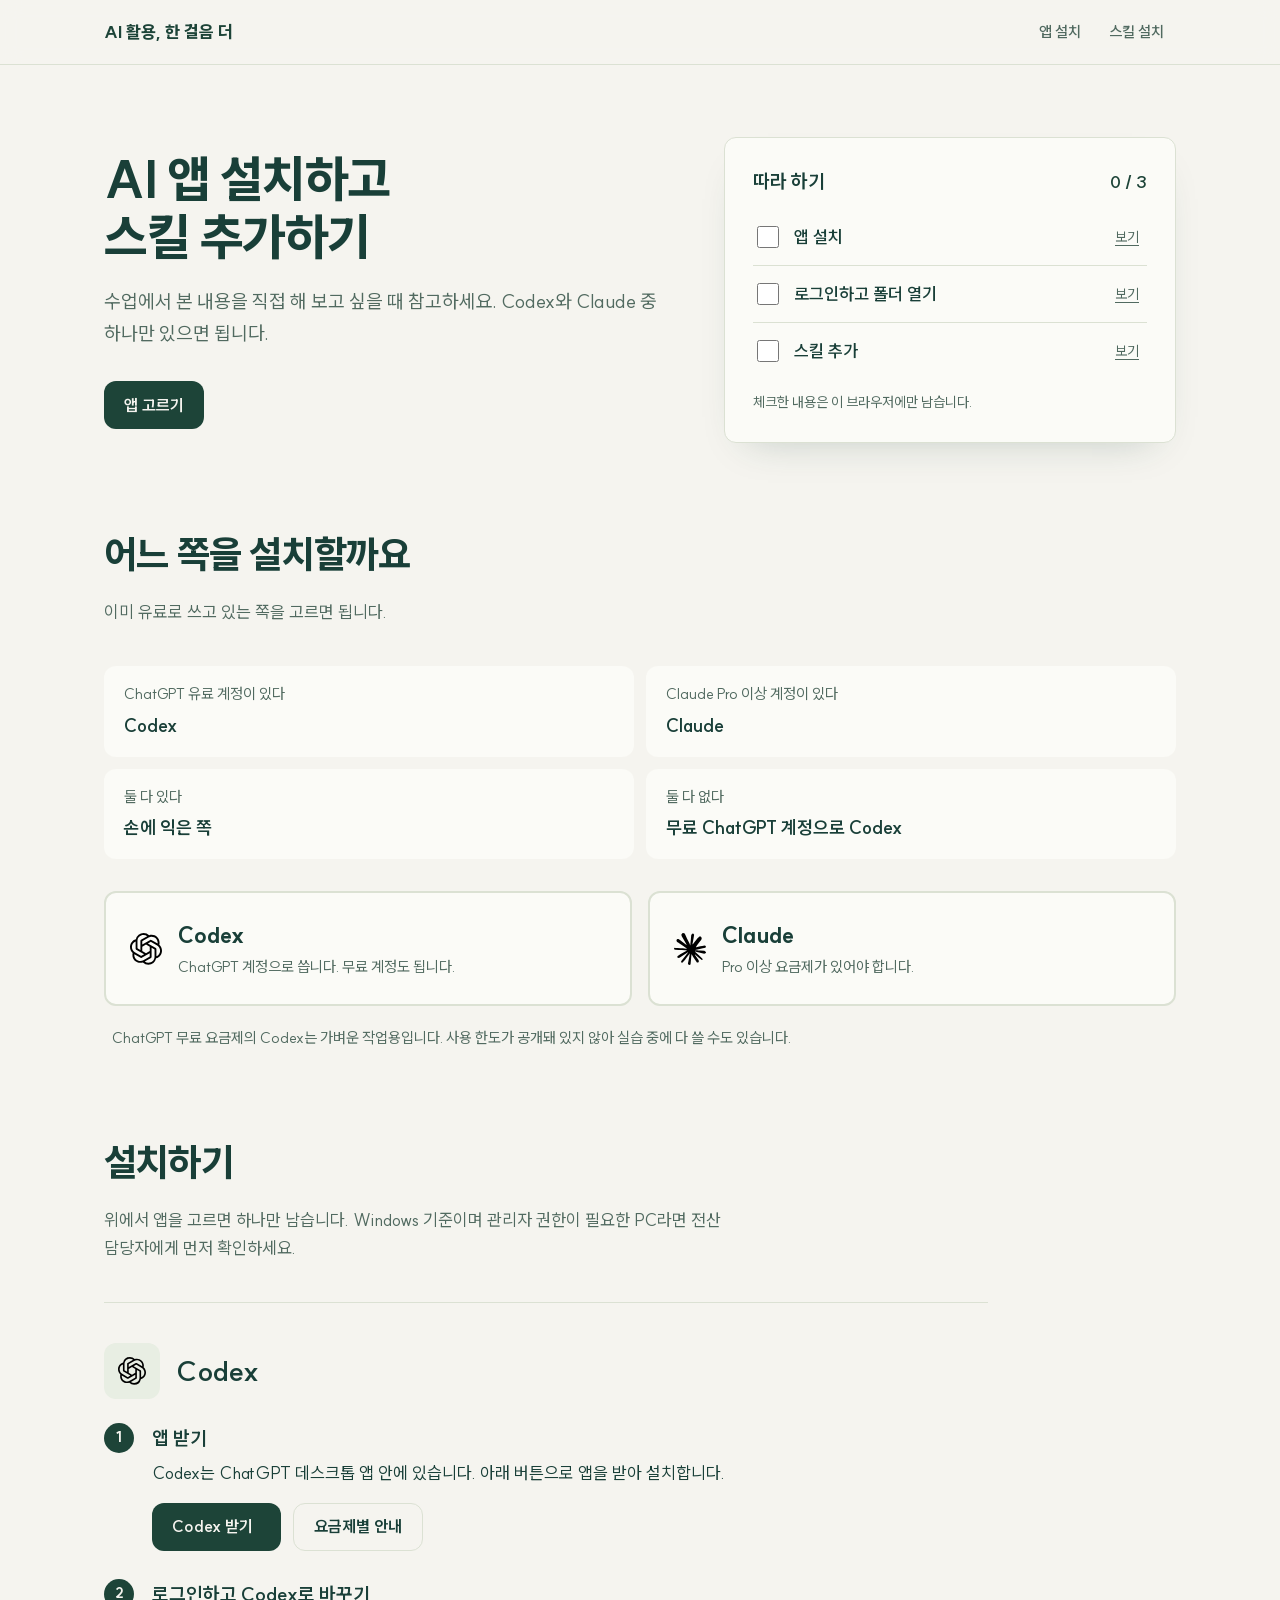
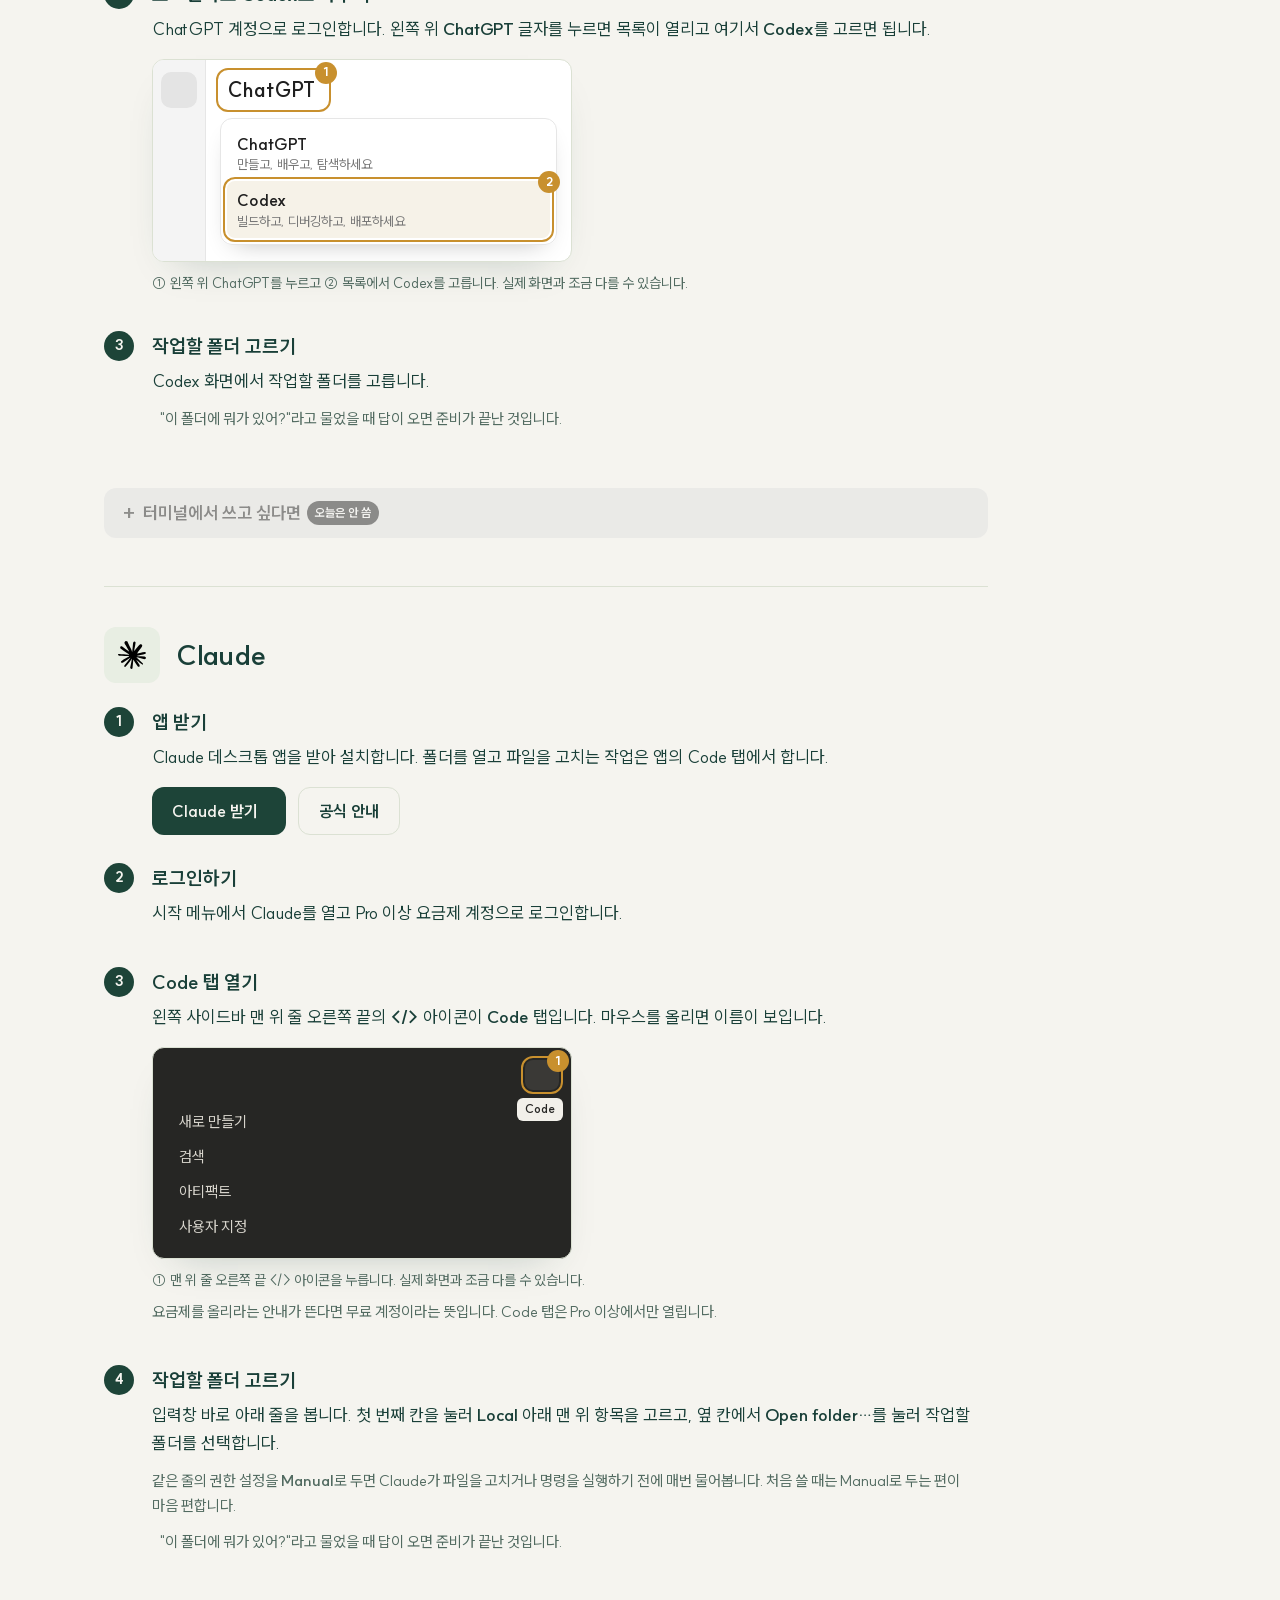
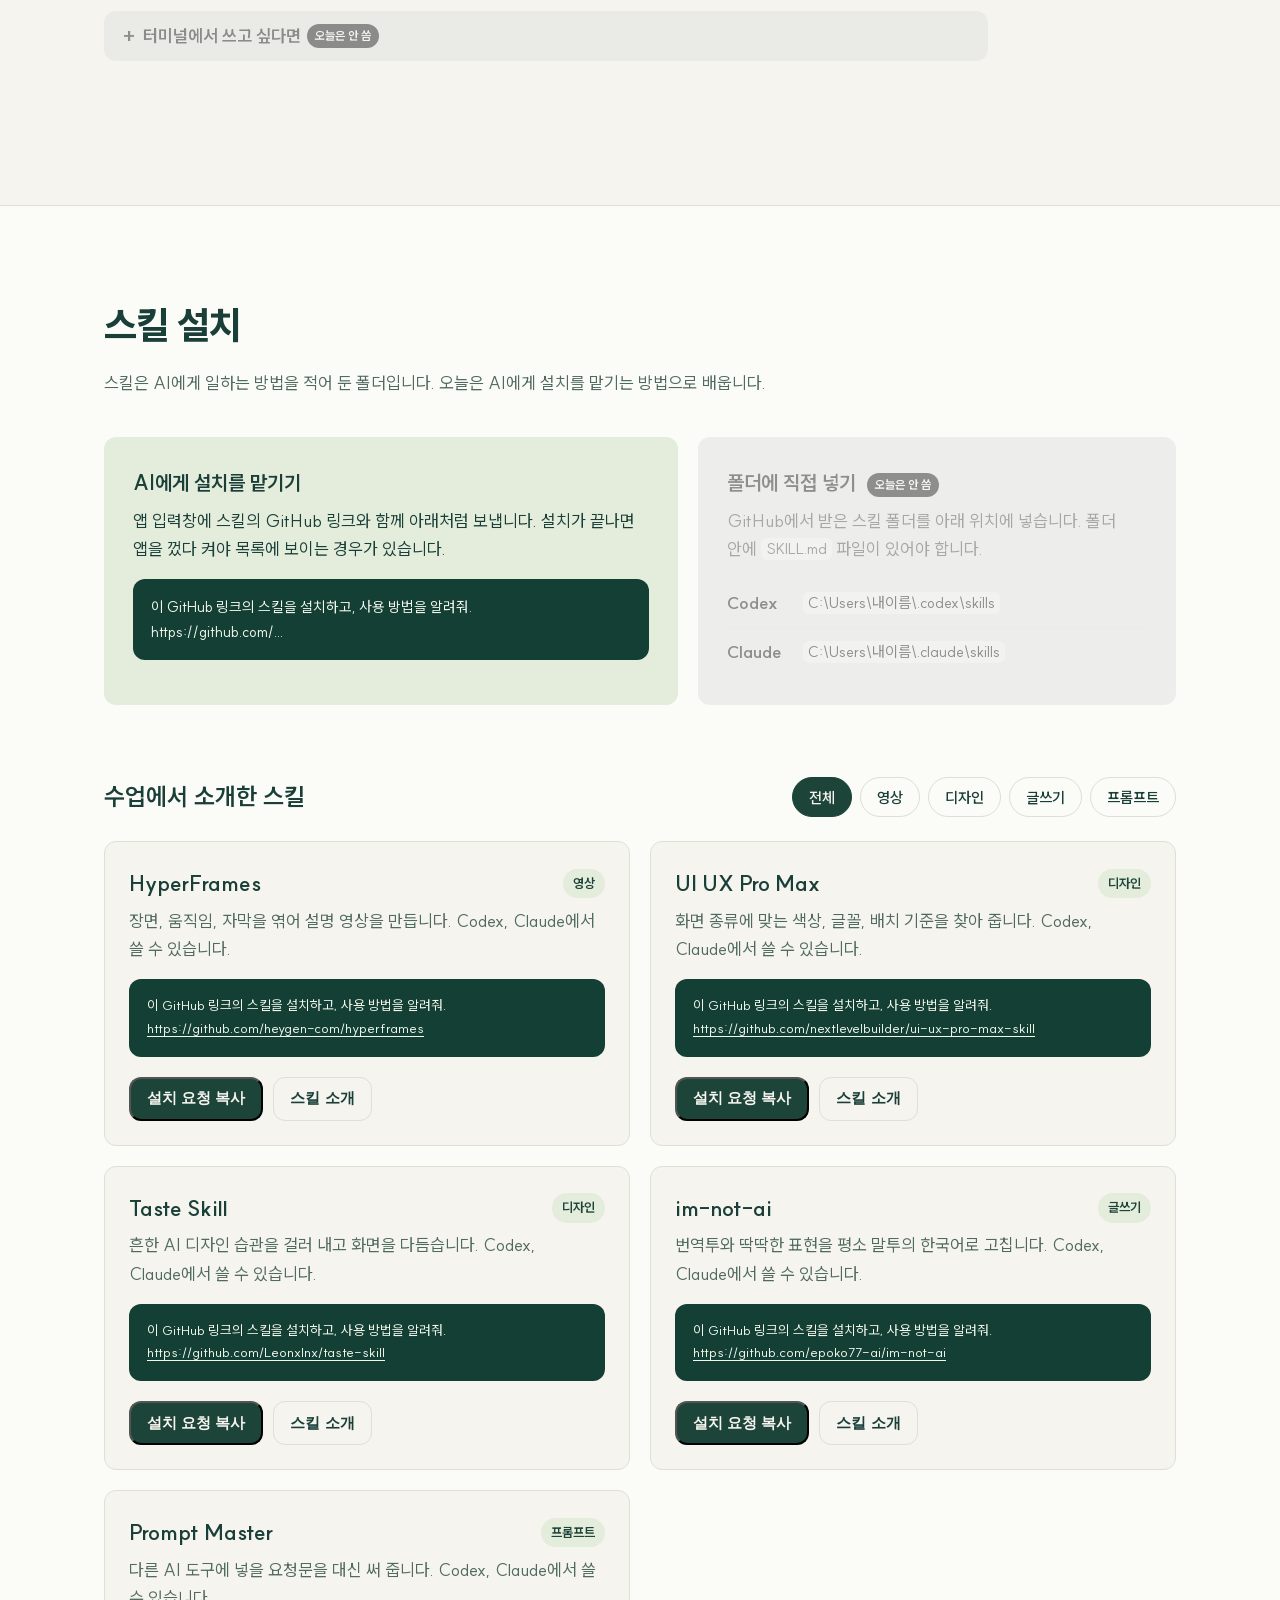
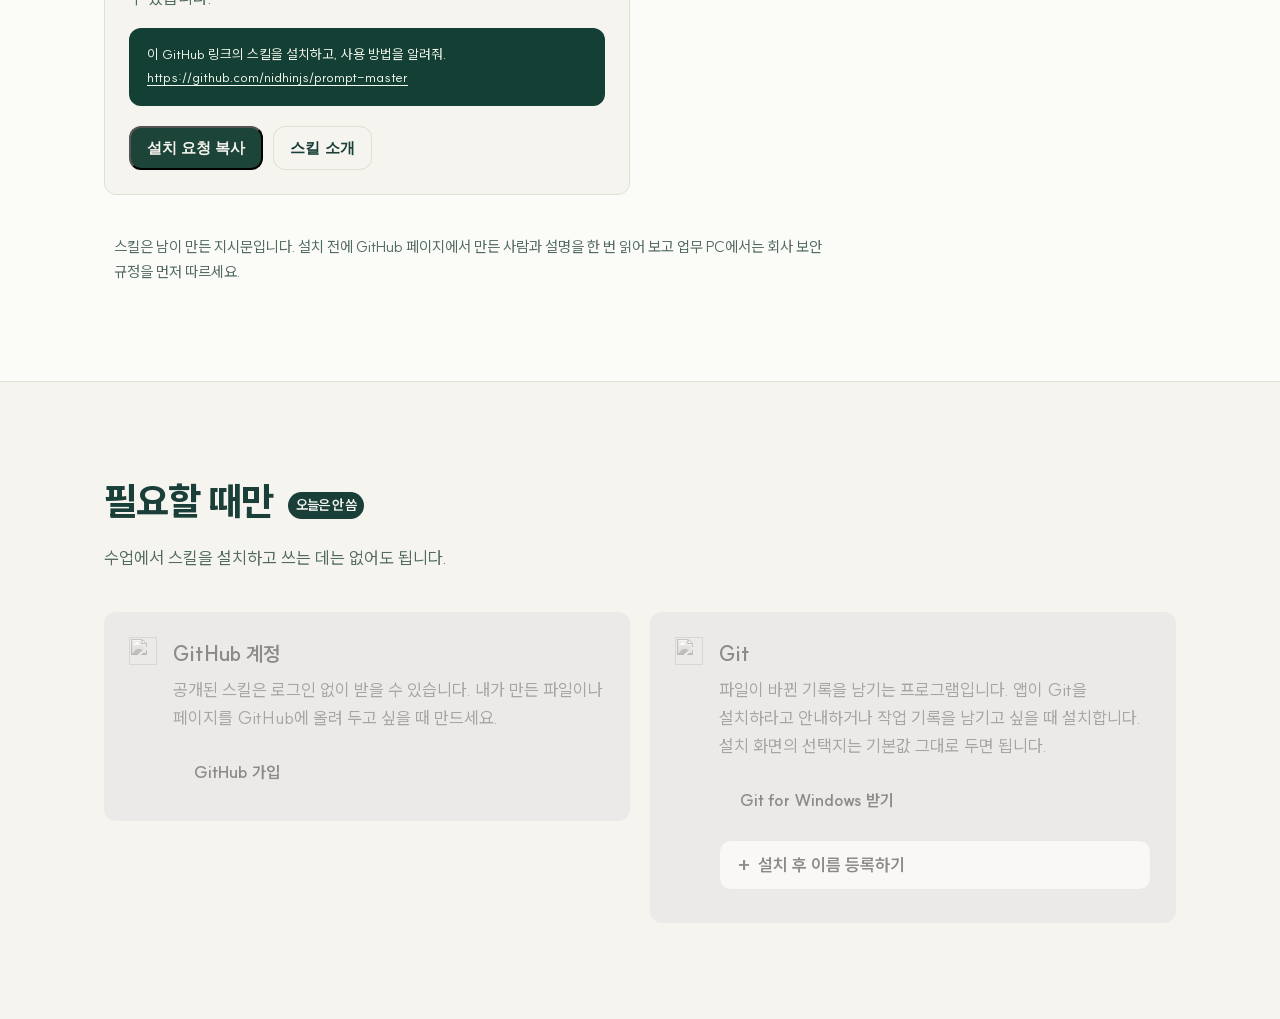
==== commit c9113471: "Remove copy button from the example install request" ====
--- a/setup/index.html
+++ b/setup/index.html
@@ -8,7 +8,7 @@
 <meta name="description" content="Codex나 Claude를 설치하고 수업에서 소개한 스킬을 추가하는 방법입니다.">
 <link rel="preload" href="../assets/SUIT-Variable.woff2" as="font" type="font/woff2" crossorigin>
 <link rel="stylesheet" href="https://cdn.jsdelivr.net/npm/@phosphor-icons/web@2.1.1/src/regular/style.css">
-<link rel="stylesheet" href="setup.css?v=20261102n">
+<link rel="stylesheet" href="setup.css?v=20261102o">
 </head>
 <body>
 <header class="topbar">
@@ -197,10 +197,9 @@
         <article class="method method-main">
           <h3>AI에게 설치를 맡기기</h3>
           <p>앱 입력창에 스킬의 GitHub 링크와 함께 아래처럼 보냅니다. 설치가 끝나면 앱을 껐다 켜야 목록에 보이는 경우가 있습니다.</p>
-          <div class="code code-prompt">
+          <div class="code code-request">
             <pre><code>이 GitHub 링크의 스킬을 설치하고, 사용 방법을 알려줘.
 https://github.com/...</code></pre>
-            <button class="copy" type="button" data-copy-prev>복사</button>
           </div>
         </article>
         <article class="method method-off" aria-label="폴더에 직접 넣기, 오늘 수업에서는 쓰지 않음">
@@ -265,7 +264,7 @@
 
 <div class="toast" id="toast" role="status" aria-live="polite"></div>
 
-<script src="skills.js?v=20261102n"></script>
-<script src="setup.js?v=20261102n"></script>
+<script src="skills.js?v=20261102o"></script>
+<script src="setup.js?v=20261102o"></script>
 </body>
 </html>
--- a/setup/setup.css
+++ b/setup/setup.css
@@ -173,7 +173,7 @@
 .skill .repo{font-family:var(--mono);font-size:13.5px;color:var(--muted);text-underline-offset:3px;overflow-wrap:anywhere;margin-bottom:16px}
 .skill .code{margin:0 0 4px}
 .skill .code pre{font-size:13.5px}
-.skill .code-request pre{padding:16px 18px;white-space:pre-wrap;overflow-wrap:anywhere}
+.code-request pre{padding:16px 18px;white-space:pre-wrap;overflow-wrap:anywhere}
 .code-request a{color:inherit;text-underline-offset:3px}
 .skill .cmd-label{font-size:14px;font-weight:700;margin:12px 0 0}
 .skill-actions{display:flex;flex-wrap:wrap;gap:10px;margin-top:auto;padding-top:16px}
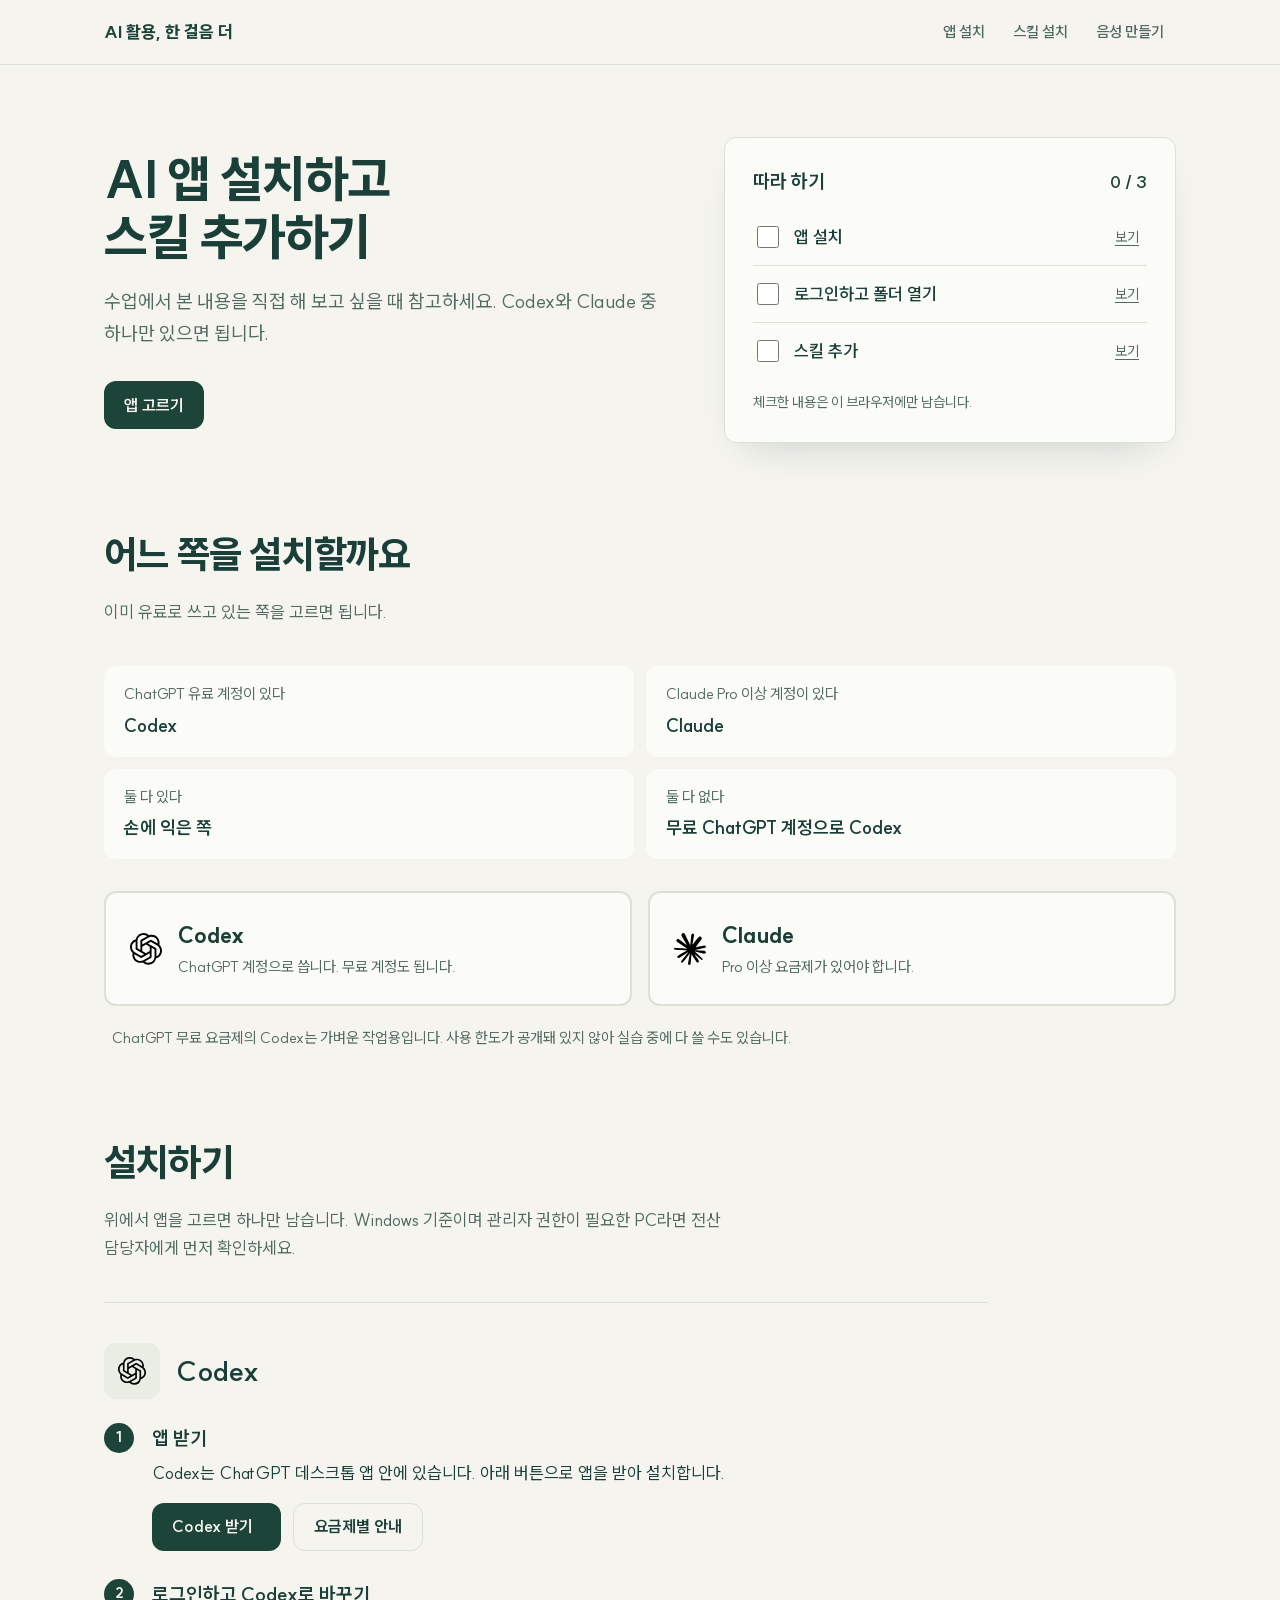
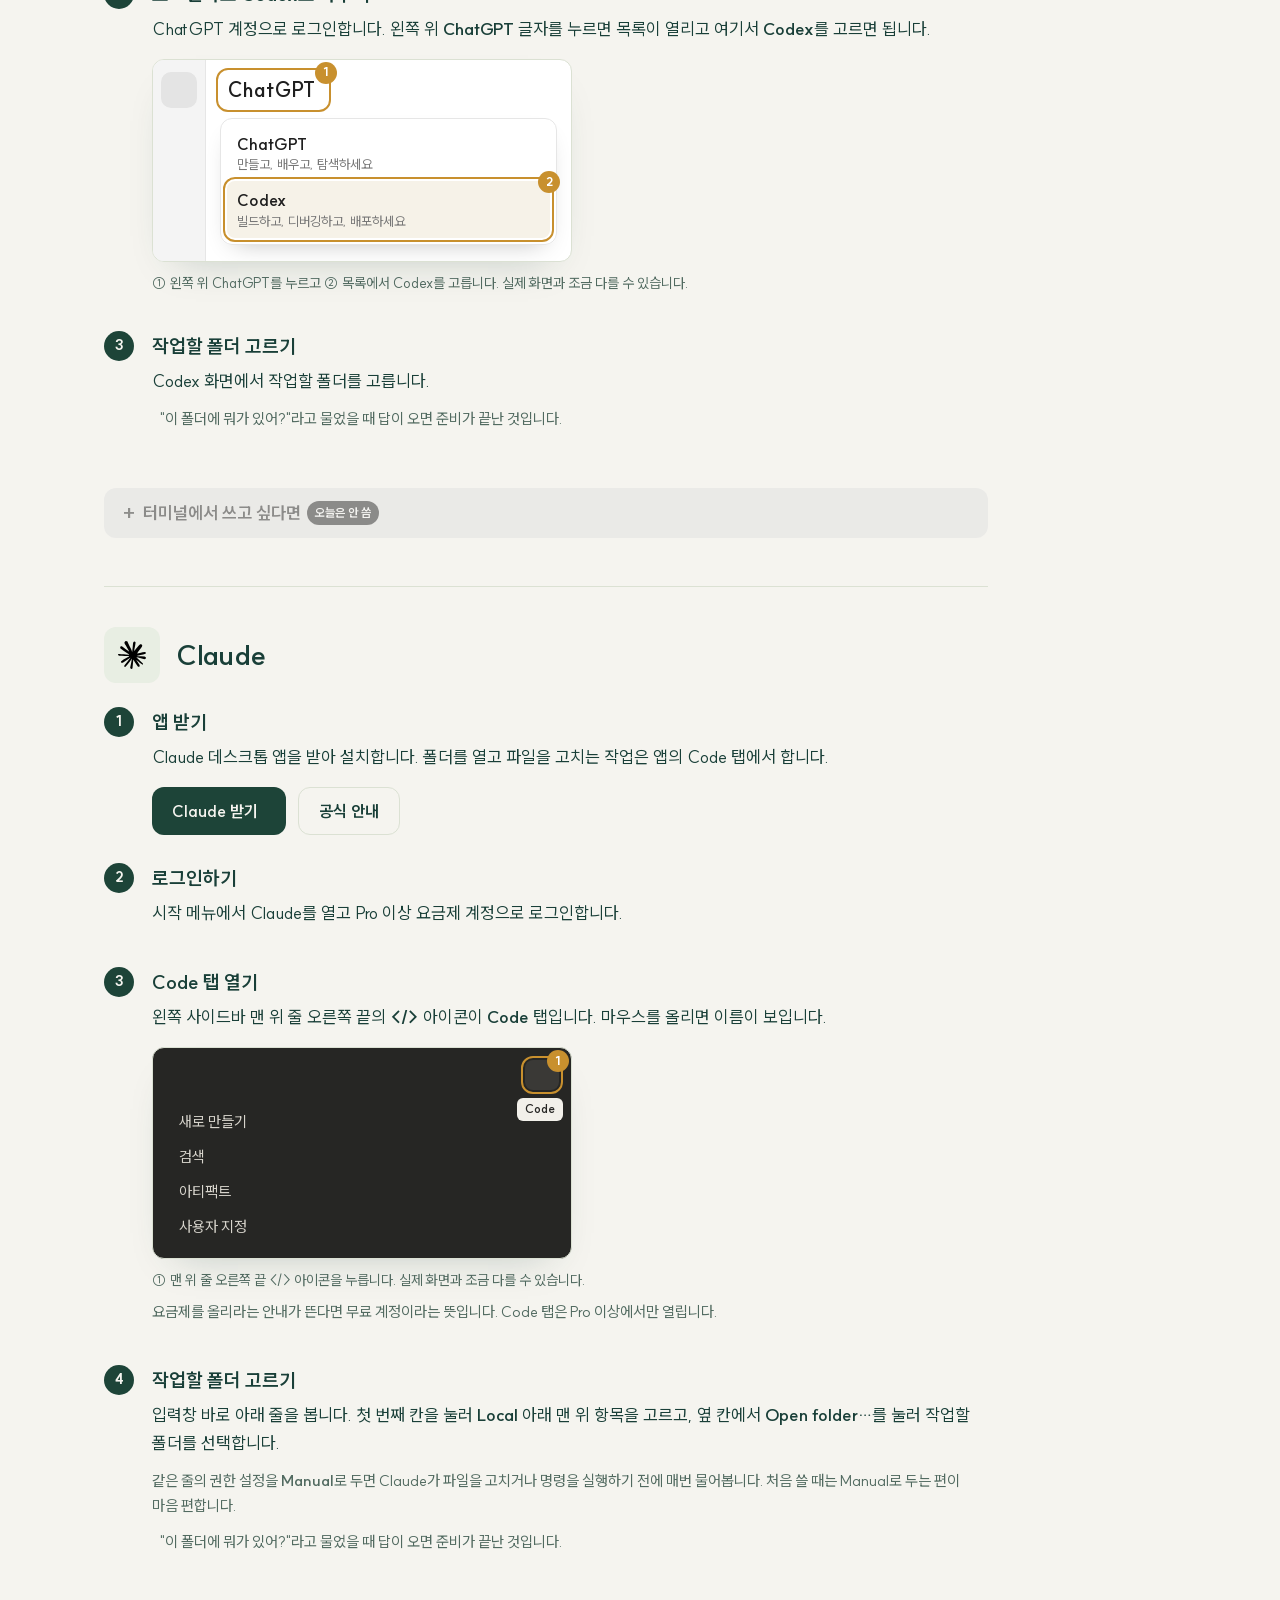
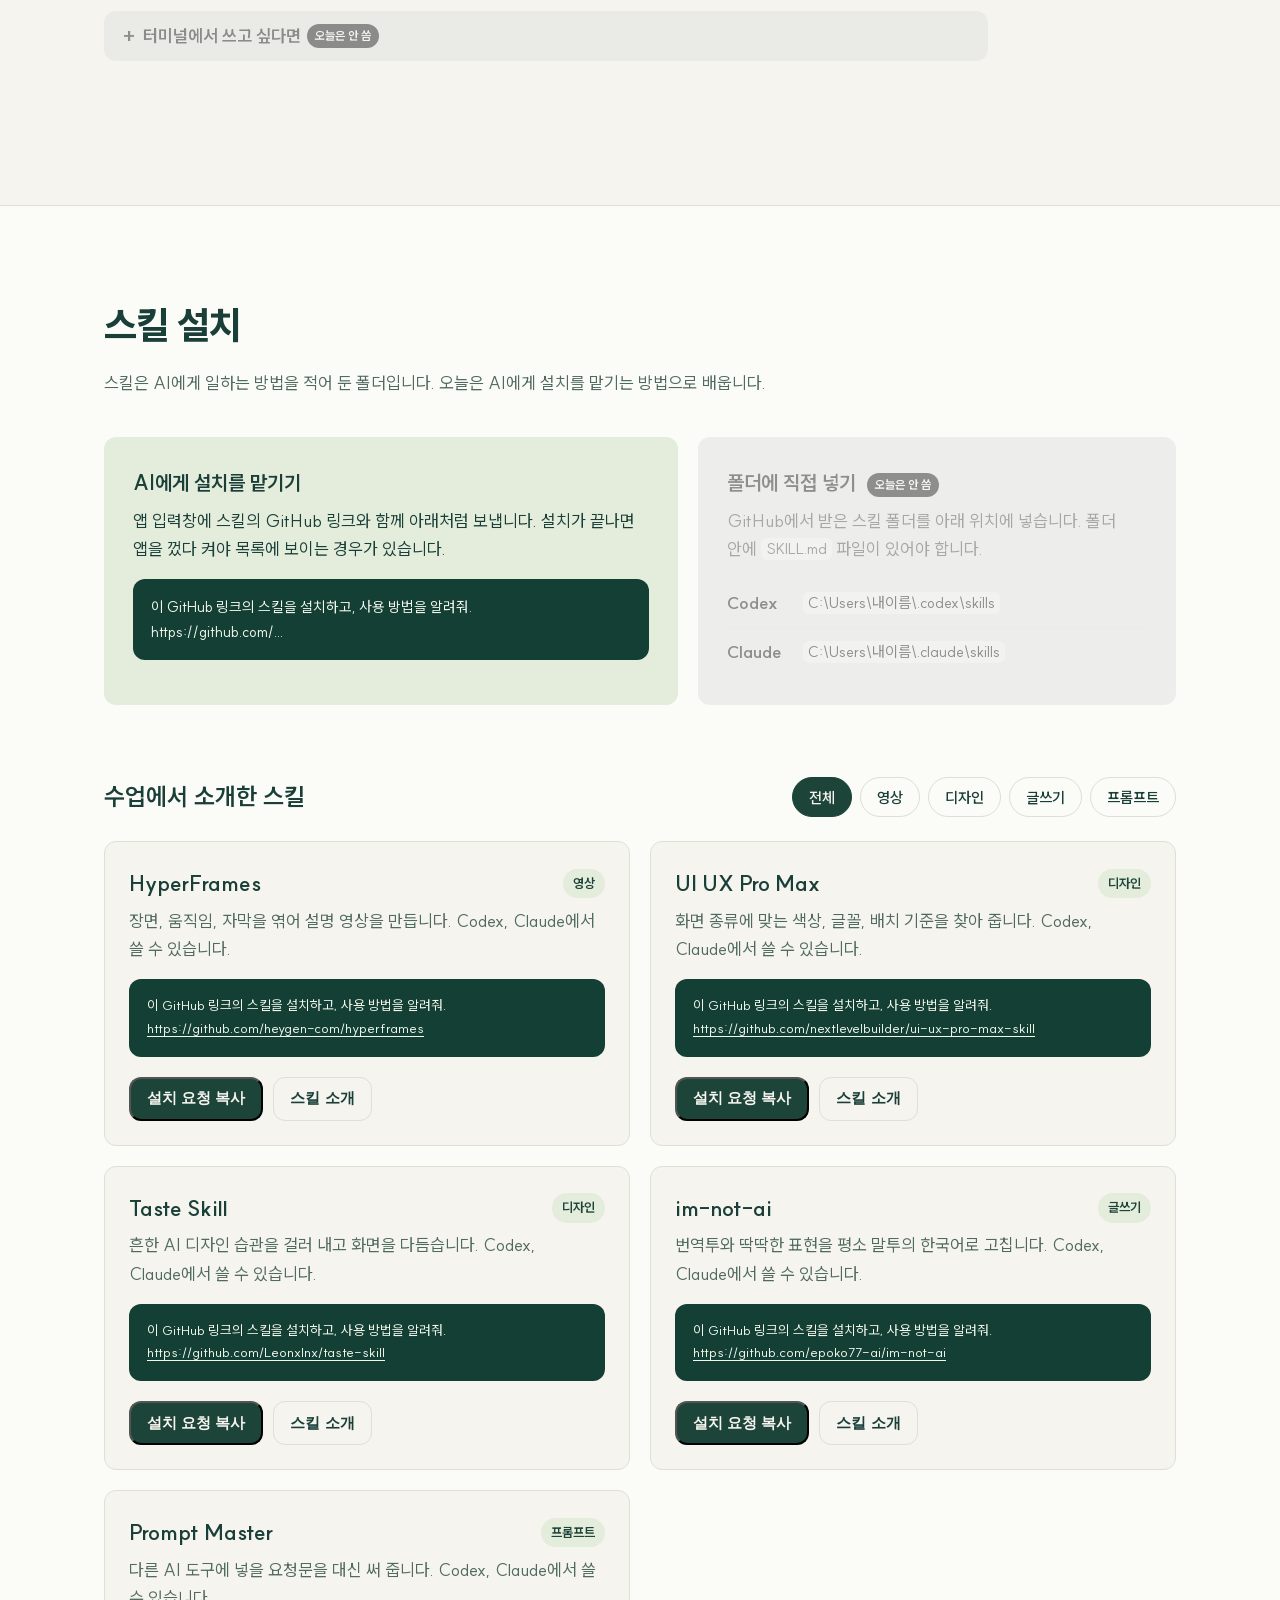
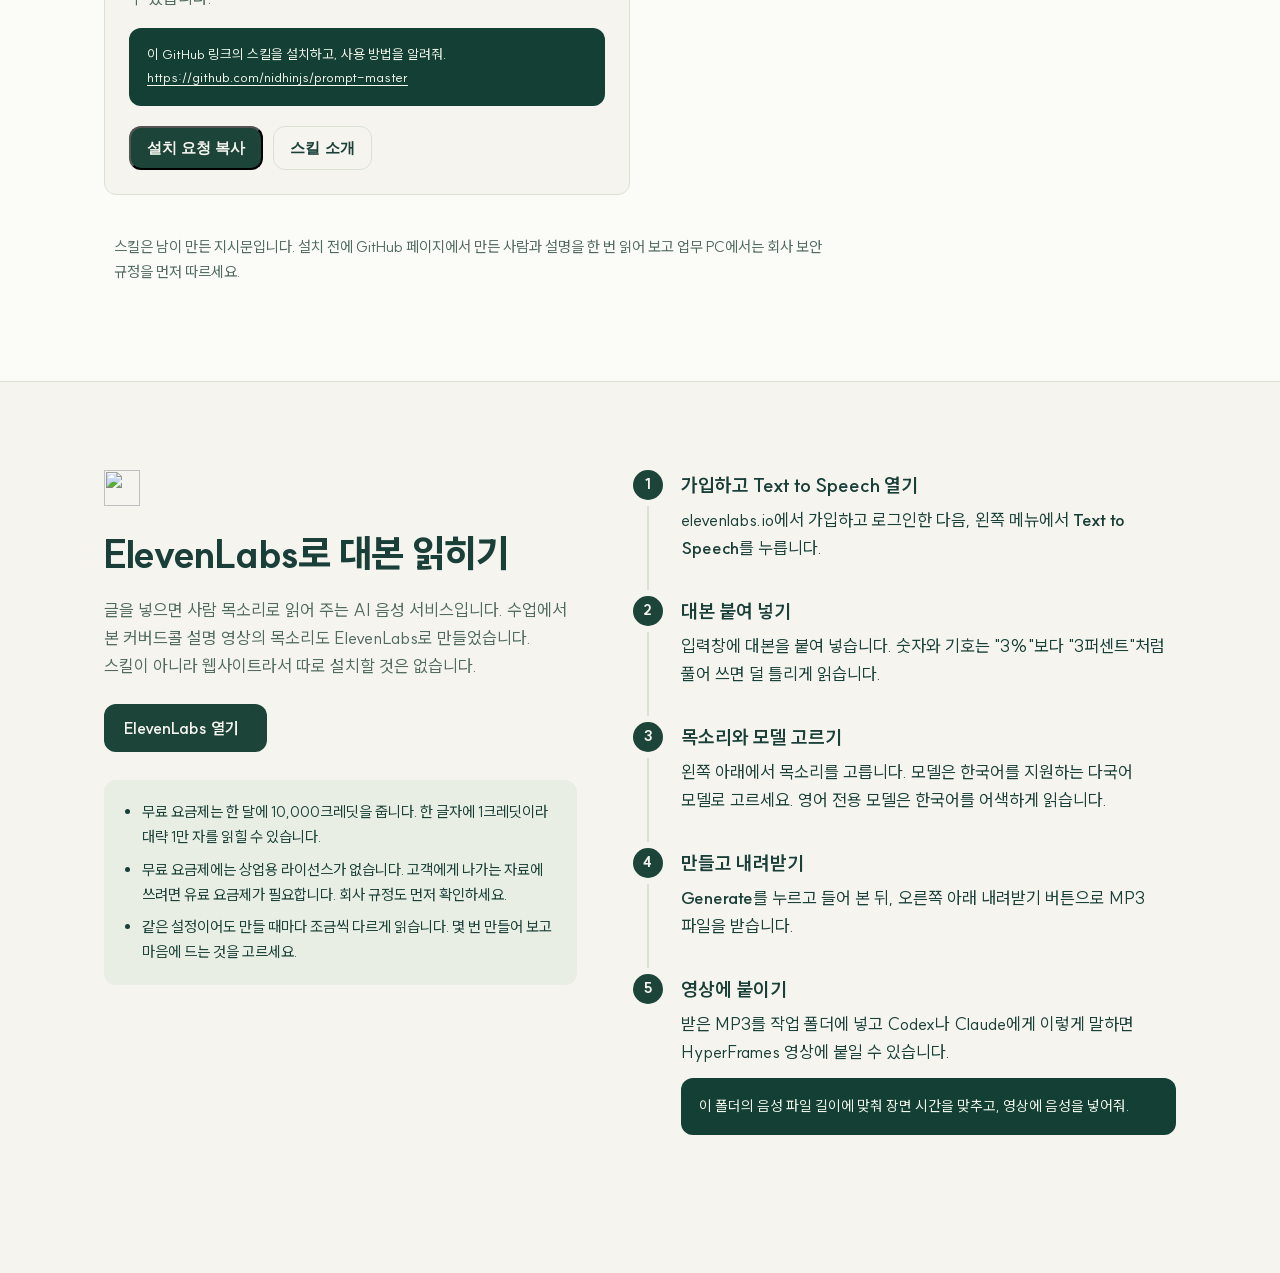
==== commit 4e2d7b4a: "Replace optional GitHub/Git section with an ElevenLabs voice guide" ====
--- a/setup/index.html
+++ b/setup/index.html
@@ -8,7 +8,7 @@
 <meta name="description" content="Codex나 Claude를 설치하고 수업에서 소개한 스킬을 추가하는 방법입니다.">
 <link rel="preload" href="../assets/SUIT-Variable.woff2" as="font" type="font/woff2" crossorigin>
 <link rel="stylesheet" href="https://cdn.jsdelivr.net/npm/@phosphor-icons/web@2.1.1/src/regular/style.css">
-<link rel="stylesheet" href="setup.css?v=20261102o">
+<link rel="stylesheet" href="setup.css?v=20261102p">
 </head>
 <body>
 <header class="topbar">
@@ -17,6 +17,7 @@
     <nav aria-label="페이지 안 이동">
       <a href="#pick">앱 설치</a>
       <a href="#skills">스킬 설치</a>
+      <a href="#voice">음성 만들기</a>
     </nav>
   </div>
 </header>
@@ -223,38 +224,41 @@
     </div>
   </section>
 
-  <section id="extra" class="extra wrap" aria-labelledby="extra-title">
-    <h2 id="extra-title" class="section-title">필요할 때만 <span class="off-tag">오늘은 안 씀</span></h2>
-    <p class="section-lead">수업에서 스킬을 설치하고 쓰는 데는 없어도 됩니다.</p>
-
-    <div class="extra-list is-off">
-      <article class="extra-item">
-        <img src="https://cdn.simpleicons.org/github/1d4438" alt="" width="28" height="28">
-        <div>
-          <h3>GitHub 계정</h3>
-          <p>공개된 스킬은 로그인 없이 받을 수 있습니다. 내가 만든 파일이나 페이지를 GitHub에 올려 두고 싶을 때 만드세요.</p>
-          <a class="btn btn-ghost" href="https://github.com/signup" target="_blank" rel="noopener">GitHub 가입<i class="ph ph-arrow-up-right" aria-hidden="true"></i></a>
-        </div>
-      </article>
-      <article class="extra-item">
-        <img src="https://cdn.simpleicons.org/git/1d4438" alt="" width="28" height="28">
-        <div>
-          <h3>Git</h3>
-          <p>파일이 바뀐 기록을 남기는 프로그램입니다. 앱이 Git을 설치하라고 안내하거나 작업 기록을 남기고 싶을 때 설치합니다. 설치 화면의 선택지는 기본값 그대로 두면 됩니다.</p>
-          <a class="btn btn-ghost" href="https://git-scm.com/downloads/win" target="_blank" rel="noopener">Git for Windows 받기<i class="ph ph-arrow-up-right" aria-hidden="true"></i></a>
-          <details class="more">
-            <summary>설치 후 이름 등록하기</summary>
-            <p>PowerShell을 열고 한 줄씩 붙여 넣습니다. 따옴표 안은 내 이름과 메일로 바꿉니다.</p>
-            <div class="code">
-              <pre><code>git --version
-git config --global user.name "내 이름"
-git config --global user.email "내메일@example.com"</code></pre>
-              <button class="copy" type="button" data-copy-prev>복사</button>
-            </div>
-          </details>
-        </div>
-      </article>
-    </div>
+  <section id="voice" class="voice wrap" aria-labelledby="voice-title">
+    <div class="voice-intro">
+      <img src="https://cdn.simpleicons.org/elevenlabs/1d4438" alt="" width="36" height="36">
+      <h2 id="voice-title" class="section-title">ElevenLabs로 대본 읽히기</h2>
+      <p>글을 넣으면 사람 목소리로 읽어 주는 AI 음성 서비스입니다. 수업에서 본 커버드콜 설명 영상의 목소리도 ElevenLabs로 만들었습니다. 스킬이 아니라 웹사이트라서 따로 설치할 것은 없습니다.</p>
+      <a class="btn btn-primary" href="https://elevenlabs.io" target="_blank" rel="noopener">ElevenLabs 열기<i class="ph ph-arrow-up-right" aria-hidden="true"></i></a>
+      <ul class="voice-notes">
+        <li>무료 요금제는 한 달에 10,000크레딧을 줍니다. 한 글자에 1크레딧이라 대략 1만 자를 읽힐 수 있습니다.</li>
+        <li>무료 요금제에는 상업용 라이선스가 없습니다. 고객에게 나가는 자료에 쓰려면 유료 요금제가 필요합니다. 회사 규정도 먼저 확인하세요.</li>
+        <li>같은 설정이어도 만들 때마다 조금씩 다르게 읽습니다. 몇 번 만들어 보고 마음에 드는 것을 고르세요.</li>
+      </ul>
+    </div>
+    <ol class="voice-steps">
+      <li>
+        <h3>가입하고 Text to Speech 열기</h3>
+        <p>elevenlabs.io에서 가입하고 로그인한 다음, 왼쪽 메뉴에서 <strong>Text to Speech</strong>를 누릅니다.</p>
+      </li>
+      <li>
+        <h3>대본 붙여 넣기</h3>
+        <p>입력창에 대본을 붙여 넣습니다. 숫자와 기호는 "3%"보다 "3퍼센트"처럼 풀어 쓰면 덜 틀리게 읽습니다.</p>
+      </li>
+      <li>
+        <h3>목소리와 모델 고르기</h3>
+        <p>왼쪽 아래에서 목소리를 고릅니다. 모델은 한국어를 지원하는 다국어 모델로 고르세요. 영어 전용 모델은 한국어를 어색하게 읽습니다.</p>
+      </li>
+      <li>
+        <h3>만들고 내려받기</h3>
+        <p><strong>Generate</strong>를 누르고 들어 본 뒤, 오른쪽 아래 내려받기 버튼으로 MP3 파일을 받습니다.</p>
+      </li>
+      <li>
+        <h3>영상에 붙이기</h3>
+        <p>받은 MP3를 작업 폴더에 넣고 Codex나 Claude에게 이렇게 말하면 HyperFrames 영상에 붙일 수 있습니다.</p>
+        <div class="code code-request"><pre><code>이 폴더의 음성 파일 길이에 맞춰 장면 시간을 맞추고, 영상에 음성을 넣어줘.</code></pre></div>
+      </li>
+    </ol>
   </section>
 </main>
 
@@ -264,7 +268,7 @@
 
 <div class="toast" id="toast" role="status" aria-live="polite"></div>
 
-<script src="skills.js?v=20261102o"></script>
-<script src="setup.js?v=20261102o"></script>
+<script src="skills.js?v=20261102p"></script>
+<script src="setup.js?v=20261102p"></script>
 </body>
 </html>
--- a/setup/setup.css
+++ b/setup/setup.css
@@ -144,7 +144,6 @@
 /* 오늘 수업에서 쓰지 않는 방법은 어둡게 눌러 둔다 */
 .method-off{background:#e2e3dc;border-color:transparent;filter:grayscale(1);opacity:.55}
 .more-off{background:#e2e3dc;border-color:transparent;filter:grayscale(1);opacity:.55}
-.extra-list.is-off .extra-item{background:#e2e3dc;border-color:transparent;filter:grayscale(1);opacity:.55}
 .section-title .off-tag{font-size:14px;vertical-align:.35em}
 .off-tag{display:inline-block;margin-left:6px;padding:2px 8px;border-radius:999px;background:var(--text);color:var(--bg);font-size:12px;font-weight:700;vertical-align:middle}
 .paths{margin:16px 0 0}
@@ -183,14 +182,20 @@
 .caution{display:flex;gap:10px;align-items:flex-start;margin:40px 0 0;color:var(--muted);font-size:15px;max-width:48em}
 .caution i{font-size:20px;flex:none;margin-top:1px}
 
-/* 필요할 때만 */
-.extra{padding-top:88px;padding-bottom:96px}
-.extra-list{display:grid;grid-template-columns:repeat(2,minmax(0,1fr));gap:20px;align-items:start}
-.extra-item{display:grid;grid-template-columns:28px 1fr;gap:16px;padding:24px;border:1px solid var(--line);border-radius:var(--radius)}
-.extra-item h3{font-size:20px;margin:0 0 6px}
-.extra-item p{margin:0 0 16px;color:var(--muted)}
-.extra-item .more{margin-top:16px}
-@media (max-width:760px){.extra-list{grid-template-columns:1fr}}
+/* ElevenLabs */
+.voice{display:grid;grid-template-columns:1fr 1.15fr;gap:56px;align-items:start;padding-top:88px;padding-bottom:96px}
+.voice-intro img{margin-bottom:16px}
+.voice-intro p{color:var(--muted);margin:0 0 24px;max-width:34em}
+.voice-notes{margin:28px 0 0;padding:20px 20px 20px 38px;border-radius:var(--radius);background:var(--surface-2);font-size:15px}
+.voice-notes li+li{margin-top:8px}
+.voice-steps{list-style:none;margin:0;padding:0;counter-reset:voice}
+.voice-steps > li{position:relative;padding:0 0 26px 48px;counter-increment:voice}
+.voice-steps > li::before{content:counter(voice);position:absolute;left:0;top:0;width:30px;height:30px;border-radius:50%;background:var(--accent);color:var(--on-accent);font-size:14px;font-weight:800;display:grid;place-items:center}
+.voice-steps > li:not(:last-child)::after{content:"";position:absolute;left:14px;top:36px;bottom:6px;width:2px;background:var(--line)}
+.voice-steps h3{font-size:19px;margin:0 0 6px;line-height:30px}
+.voice-steps p{margin:0 0 8px}
+.voice-steps .code{margin-top:12px}
+@media (max-width:860px){.voice{grid-template-columns:1fr;gap:40px}}
 
 .footer{padding:40px 24px 56px;font-size:15px}
 .footer a{color:var(--muted);text-underline-offset:3px}
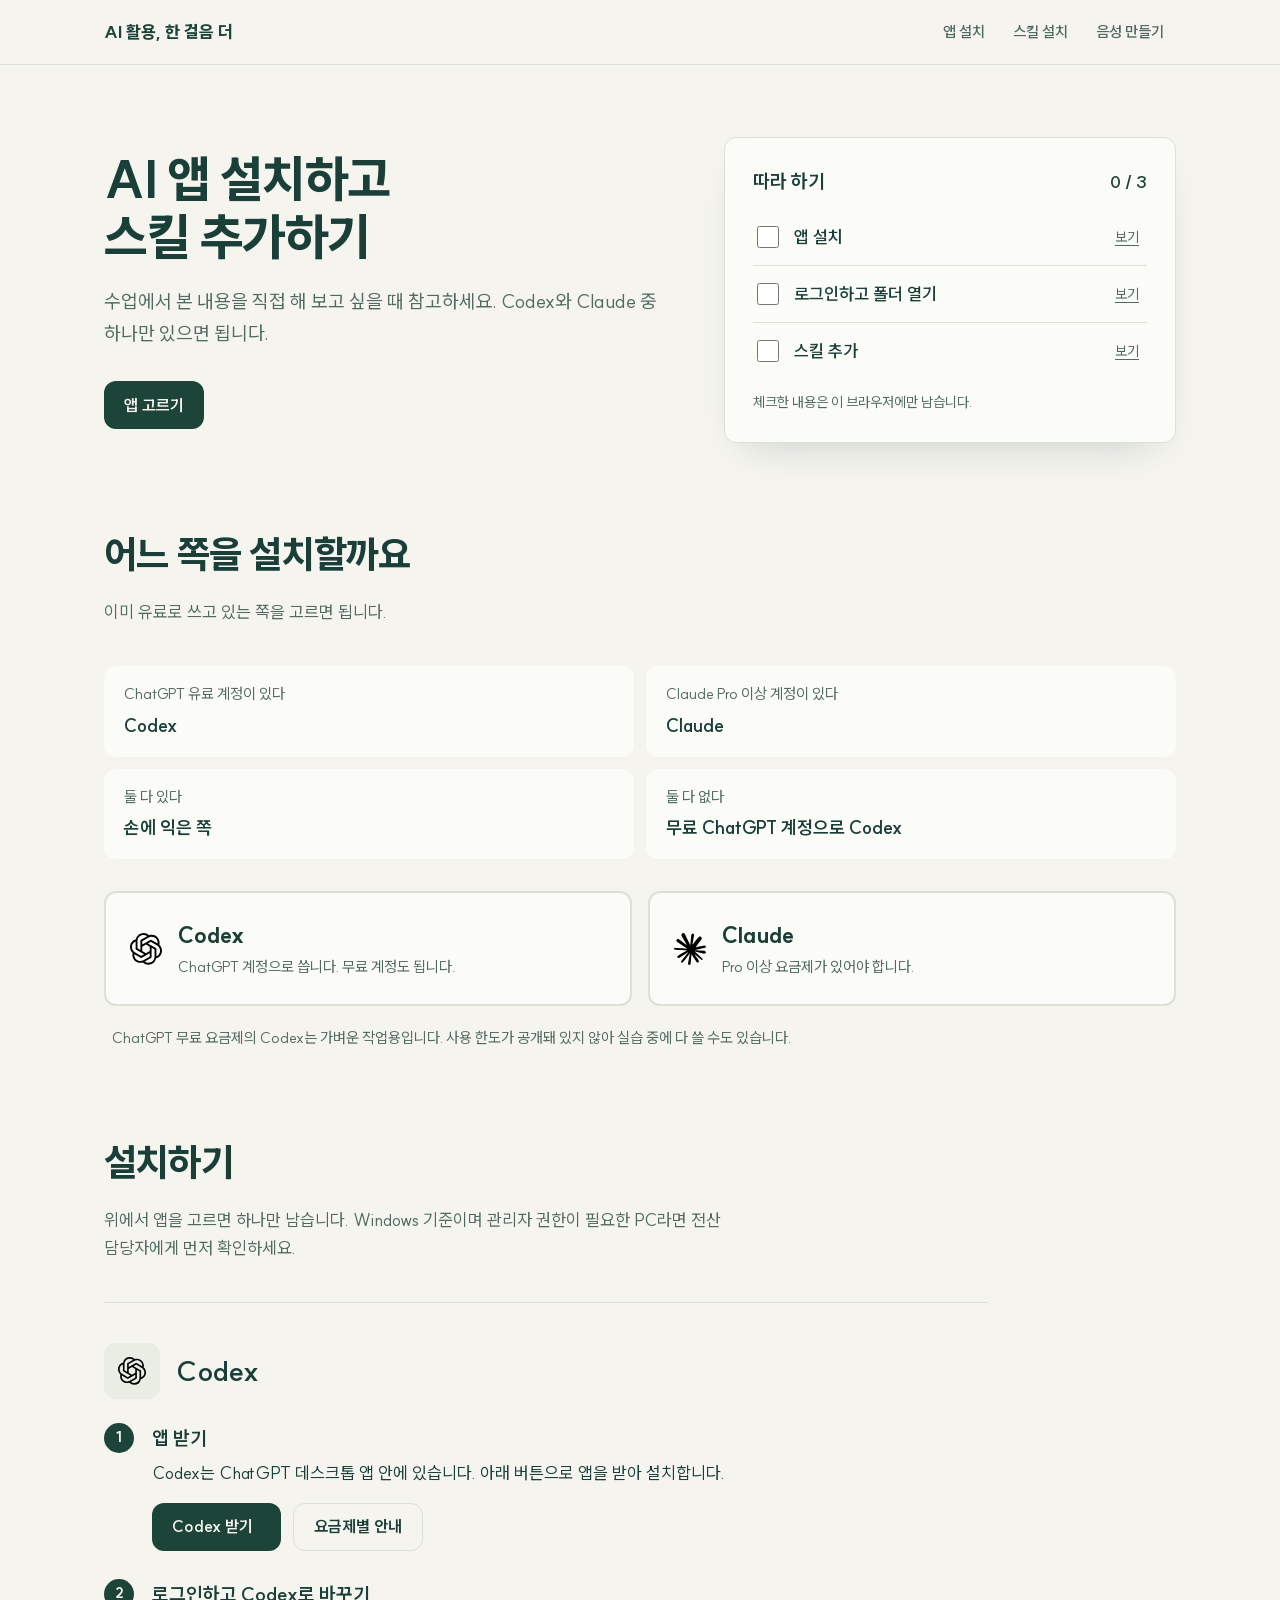
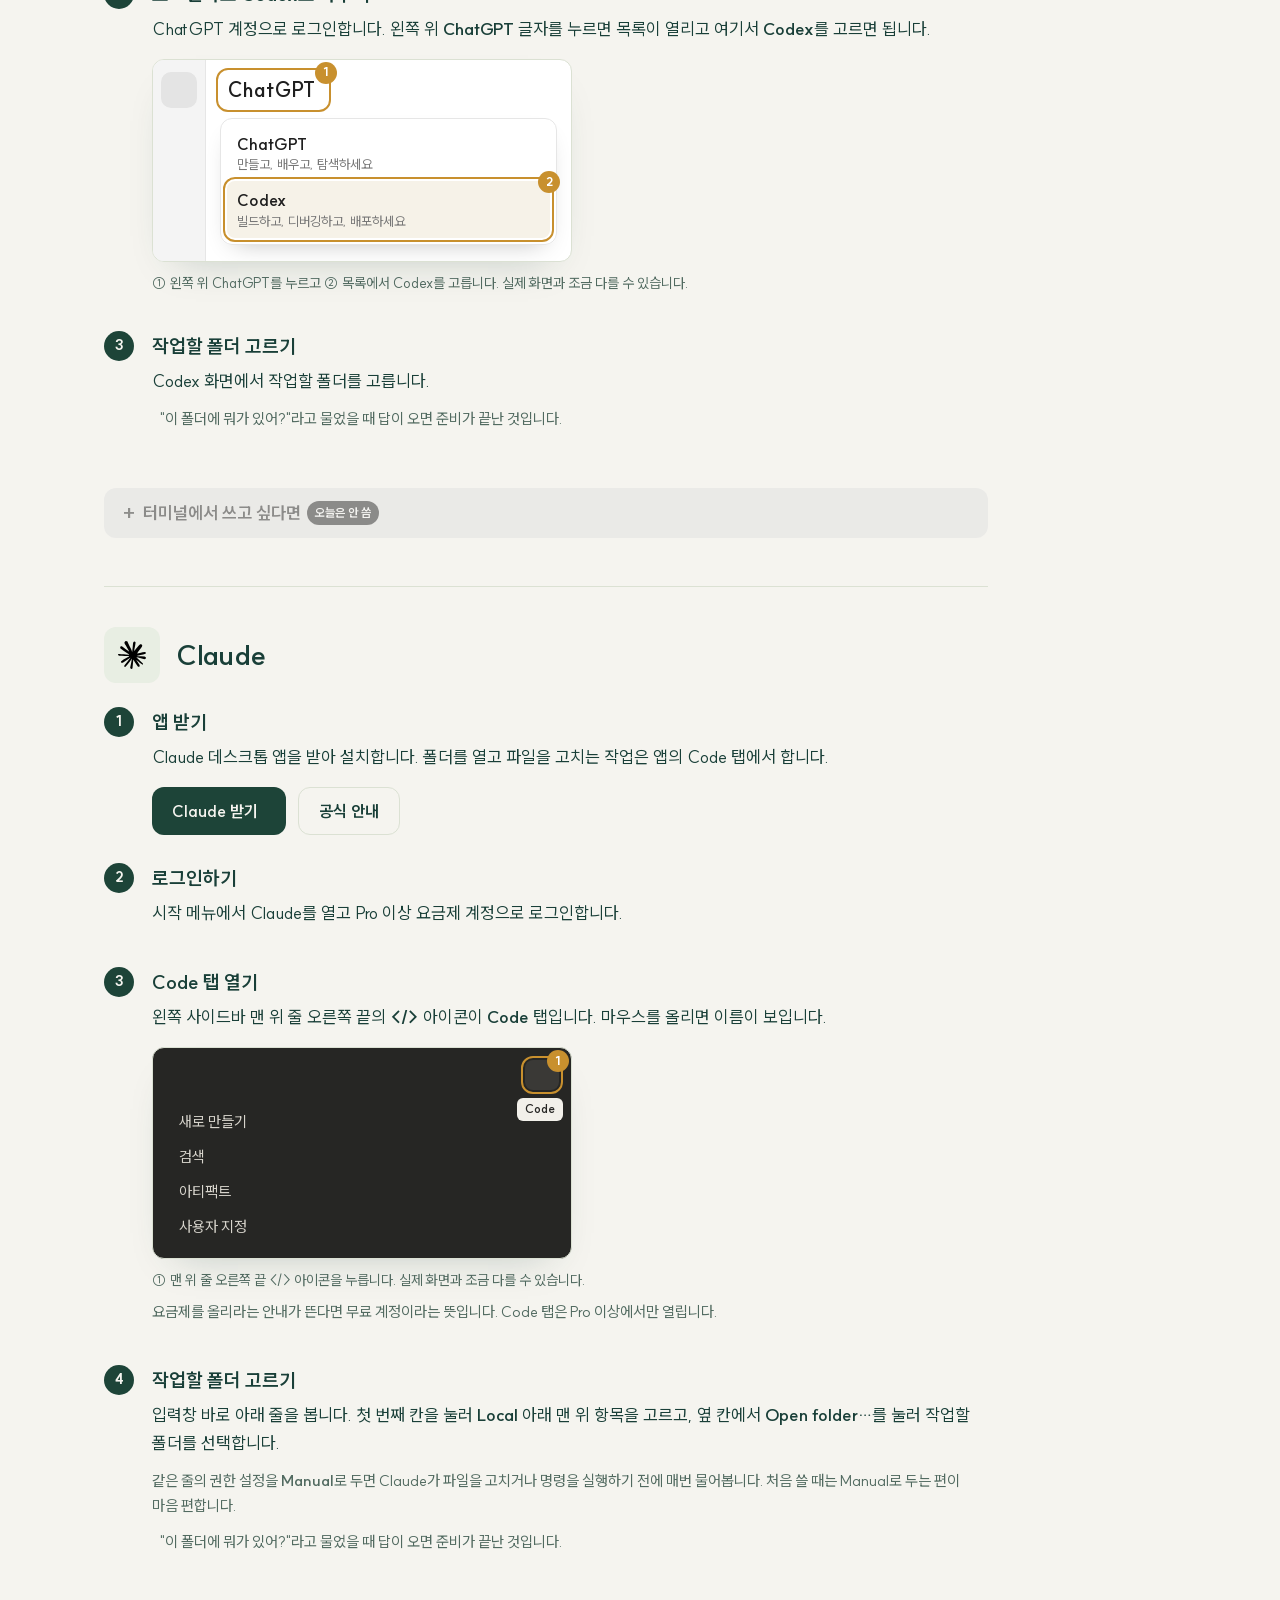
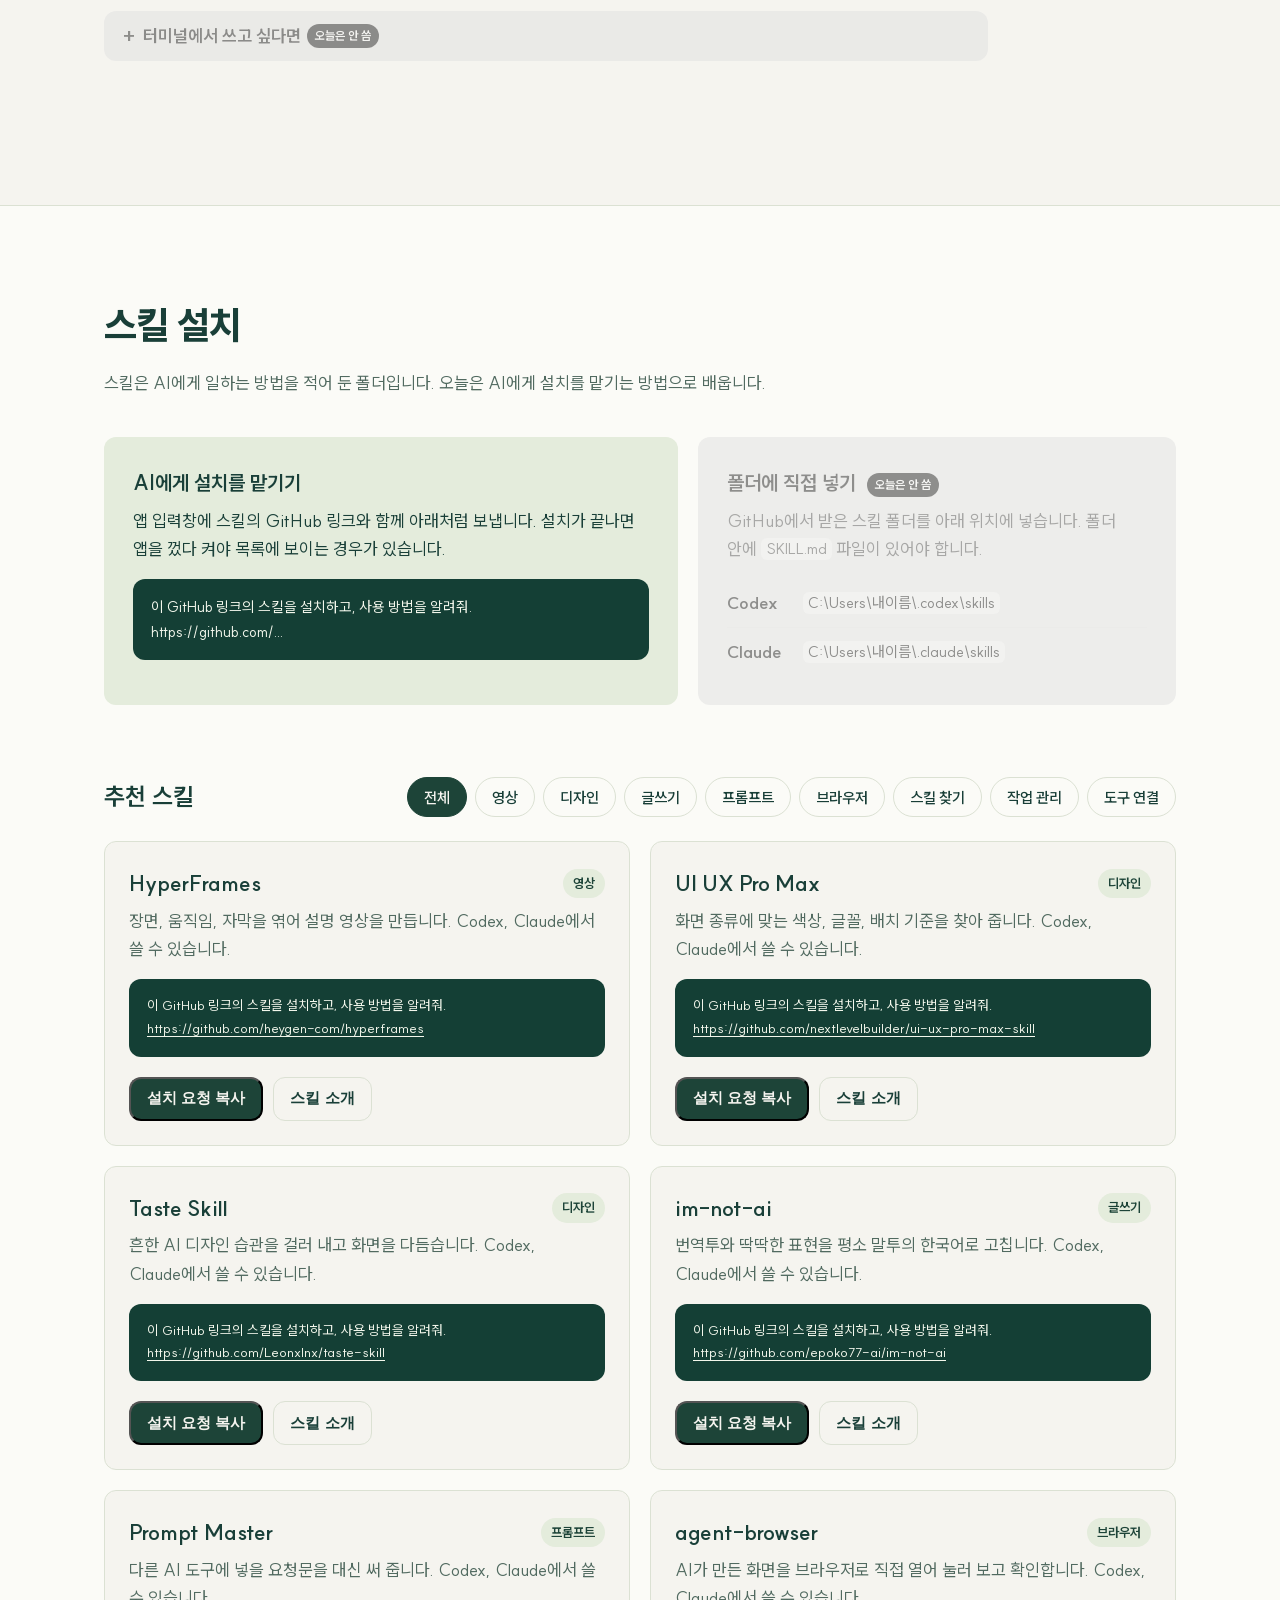
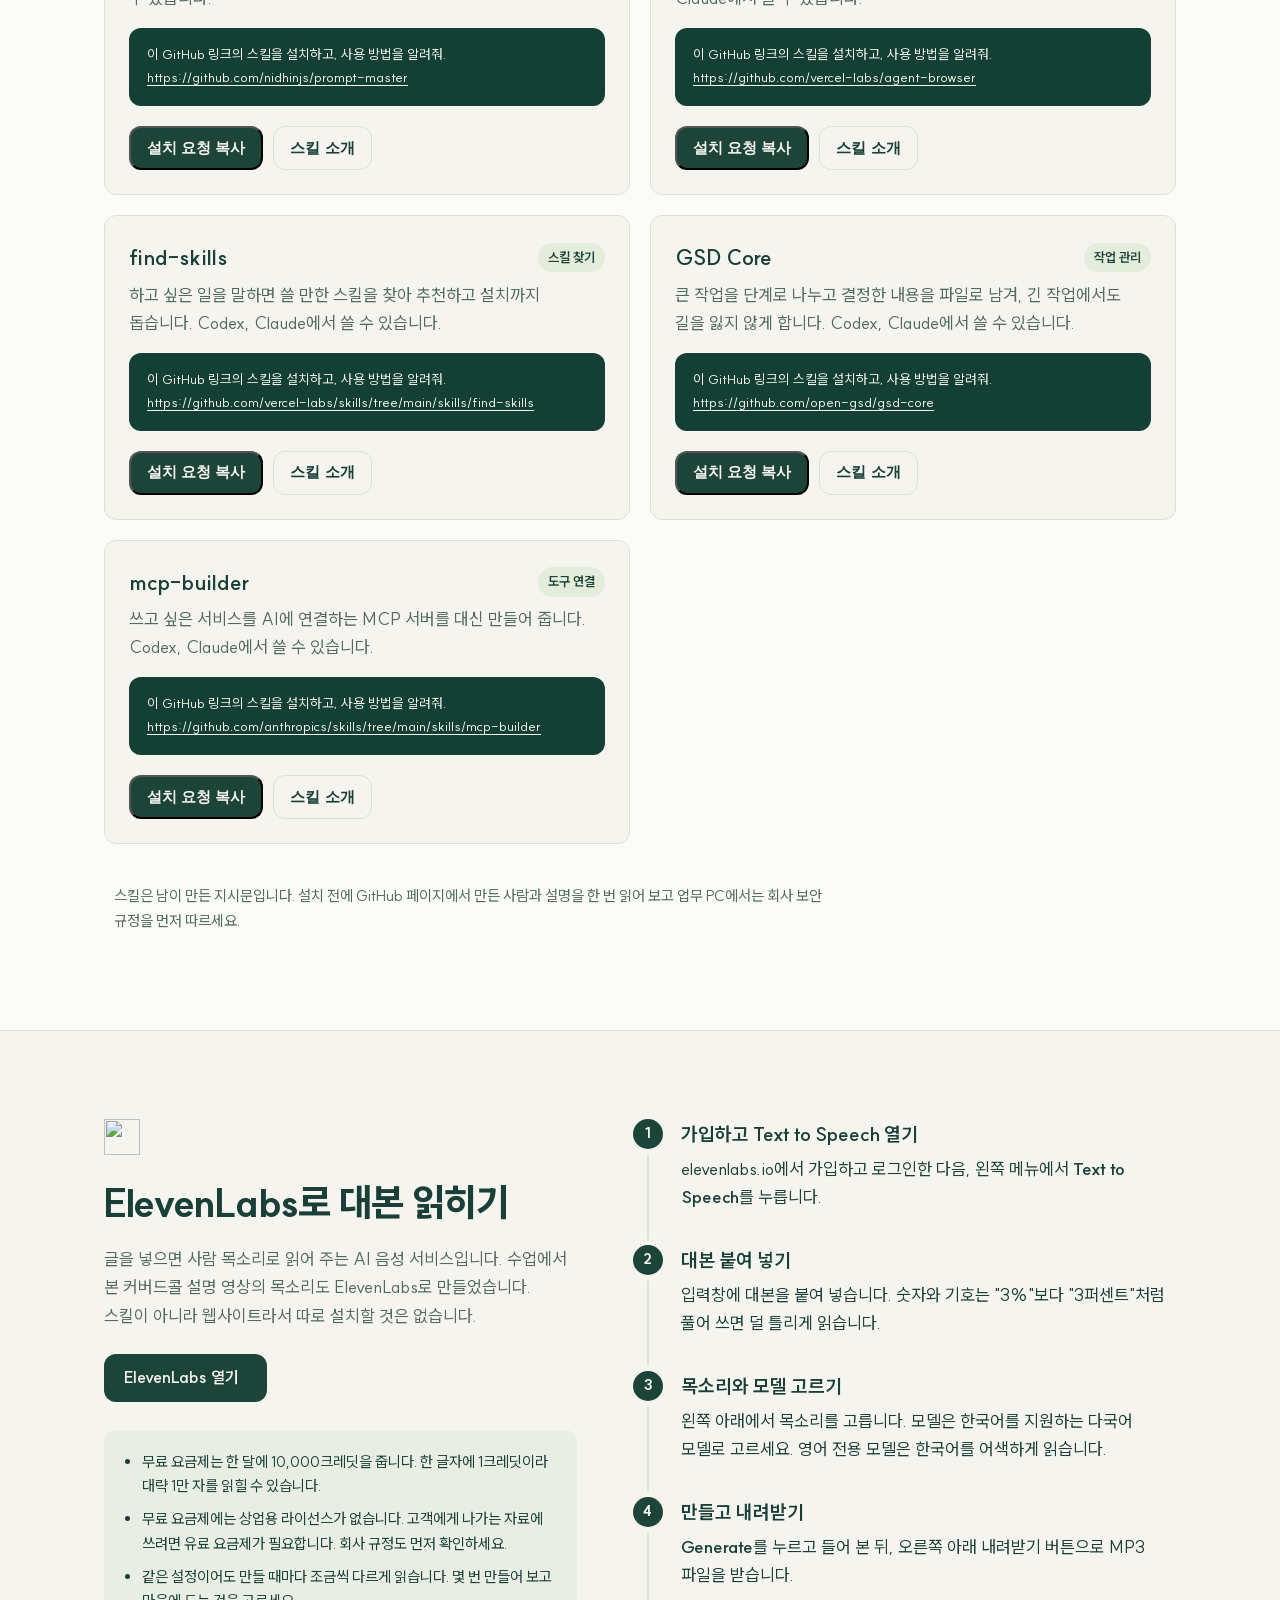
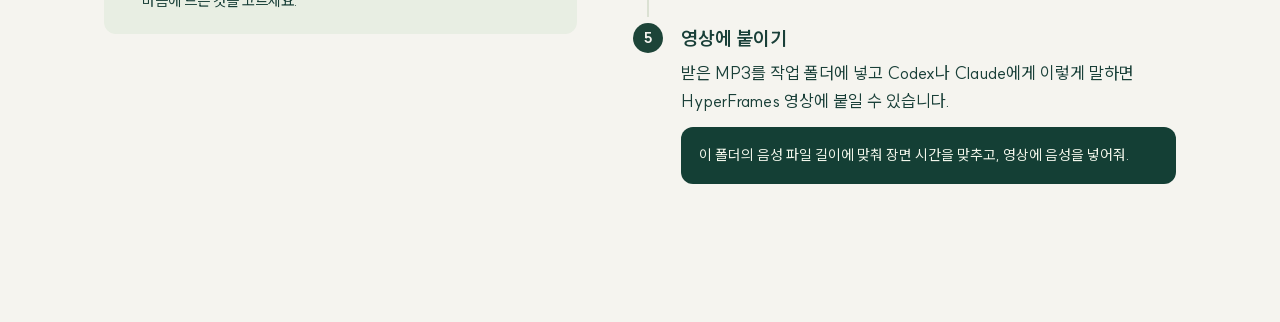
==== commit f056b7e4: "Add agent-browser, find-skills, GSD Core and mcp-builder to the skill list From the Lazy Builder 'Cl" ====
--- a/setup/index.html
+++ b/setup/index.html
@@ -8,7 +8,7 @@
 <meta name="description" content="Codex나 Claude를 설치하고 수업에서 소개한 스킬을 추가하는 방법입니다.">
 <link rel="preload" href="../assets/SUIT-Variable.woff2" as="font" type="font/woff2" crossorigin>
 <link rel="stylesheet" href="https://cdn.jsdelivr.net/npm/@phosphor-icons/web@2.1.1/src/regular/style.css">
-<link rel="stylesheet" href="setup.css?v=20261102p">
+<link rel="stylesheet" href="setup.css?v=20261103a">
 </head>
 <body>
 <header class="topbar">
@@ -214,7 +214,7 @@
       </div>
 
       <div class="skill-head">
-        <h3 class="skill-list-title">수업에서 소개한 스킬</h3>
+        <h3 class="skill-list-title">추천 스킬</h3>
         <div class="filters" role="group" aria-label="용도로 거르기" id="filters"></div>
       </div>
       <ul class="skill-list" id="skill-list" aria-live="polite"></ul>
@@ -268,7 +268,7 @@
 
 <div class="toast" id="toast" role="status" aria-live="polite"></div>
 
-<script src="skills.js?v=20261102p"></script>
-<script src="setup.js?v=20261102p"></script>
+<script src="skills.js?v=20261103a"></script>
+<script src="setup.js?v=20261103a"></script>
 </body>
 </html>
